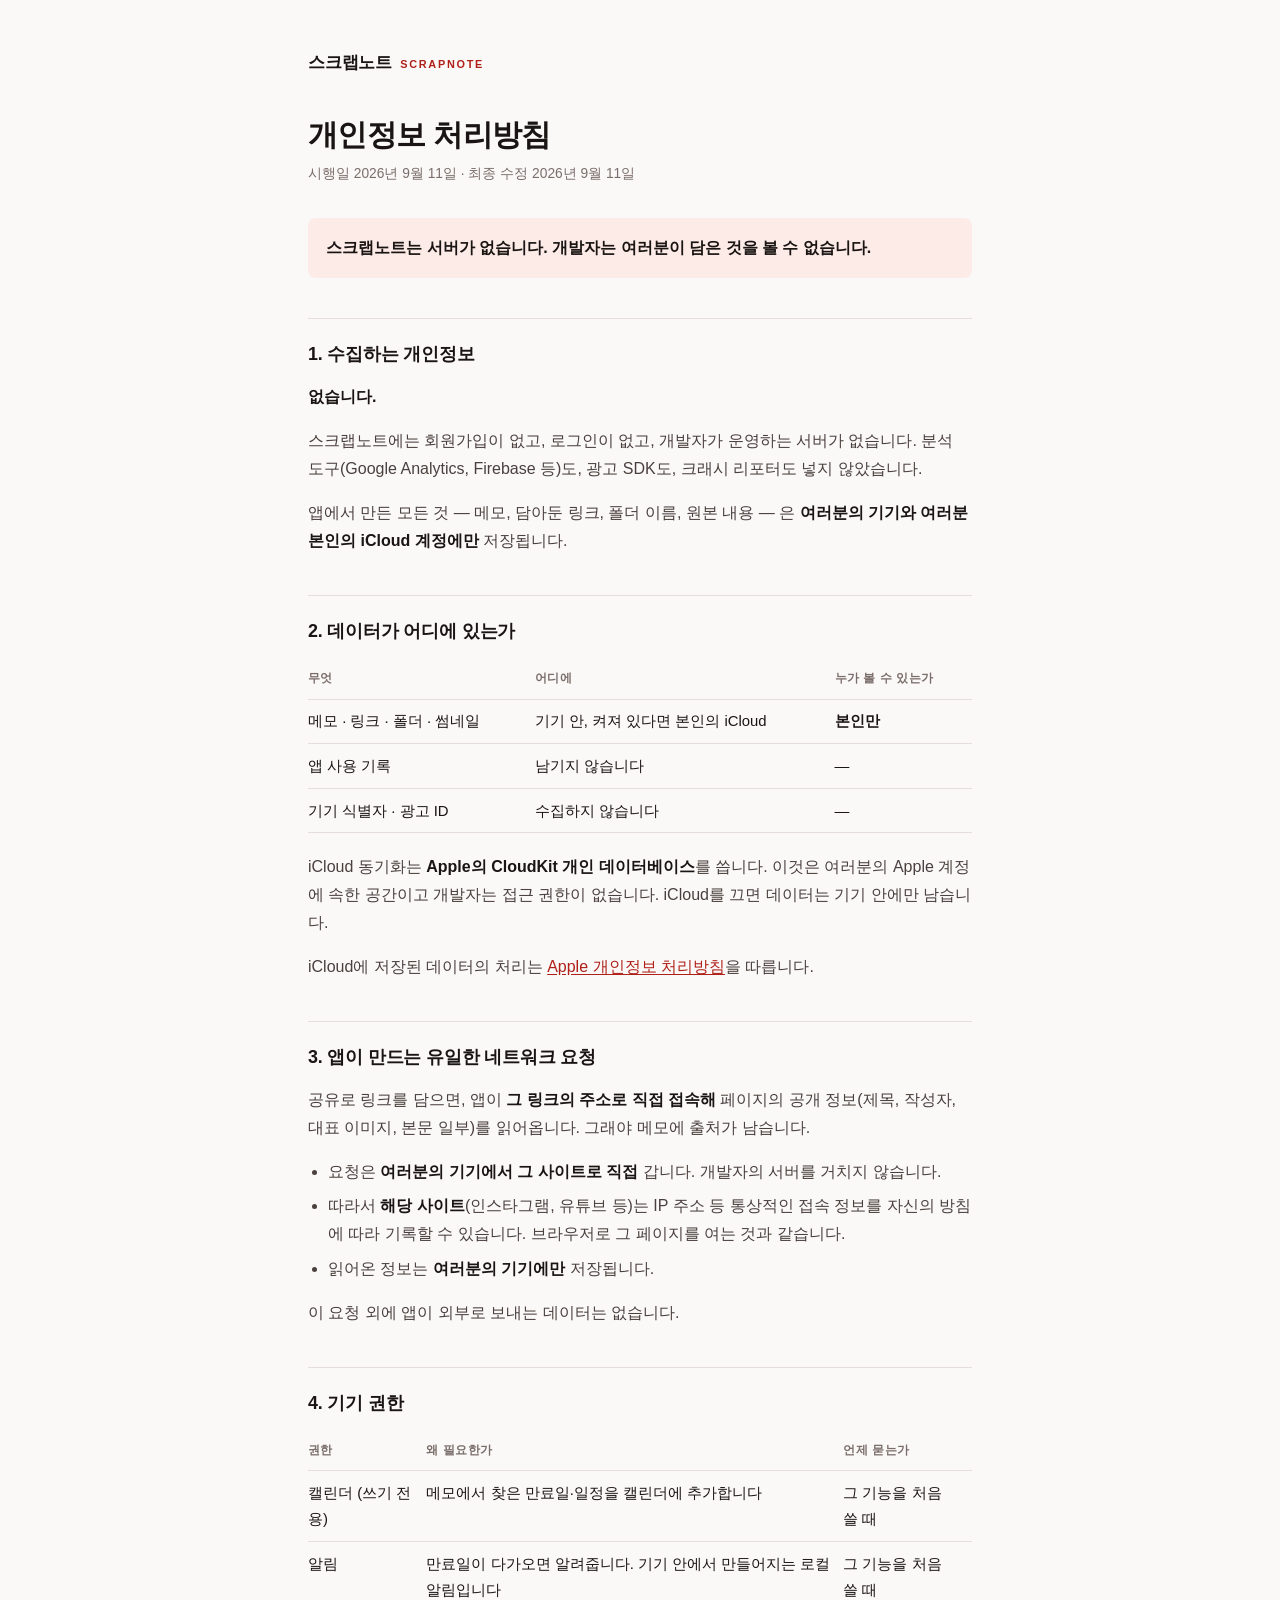
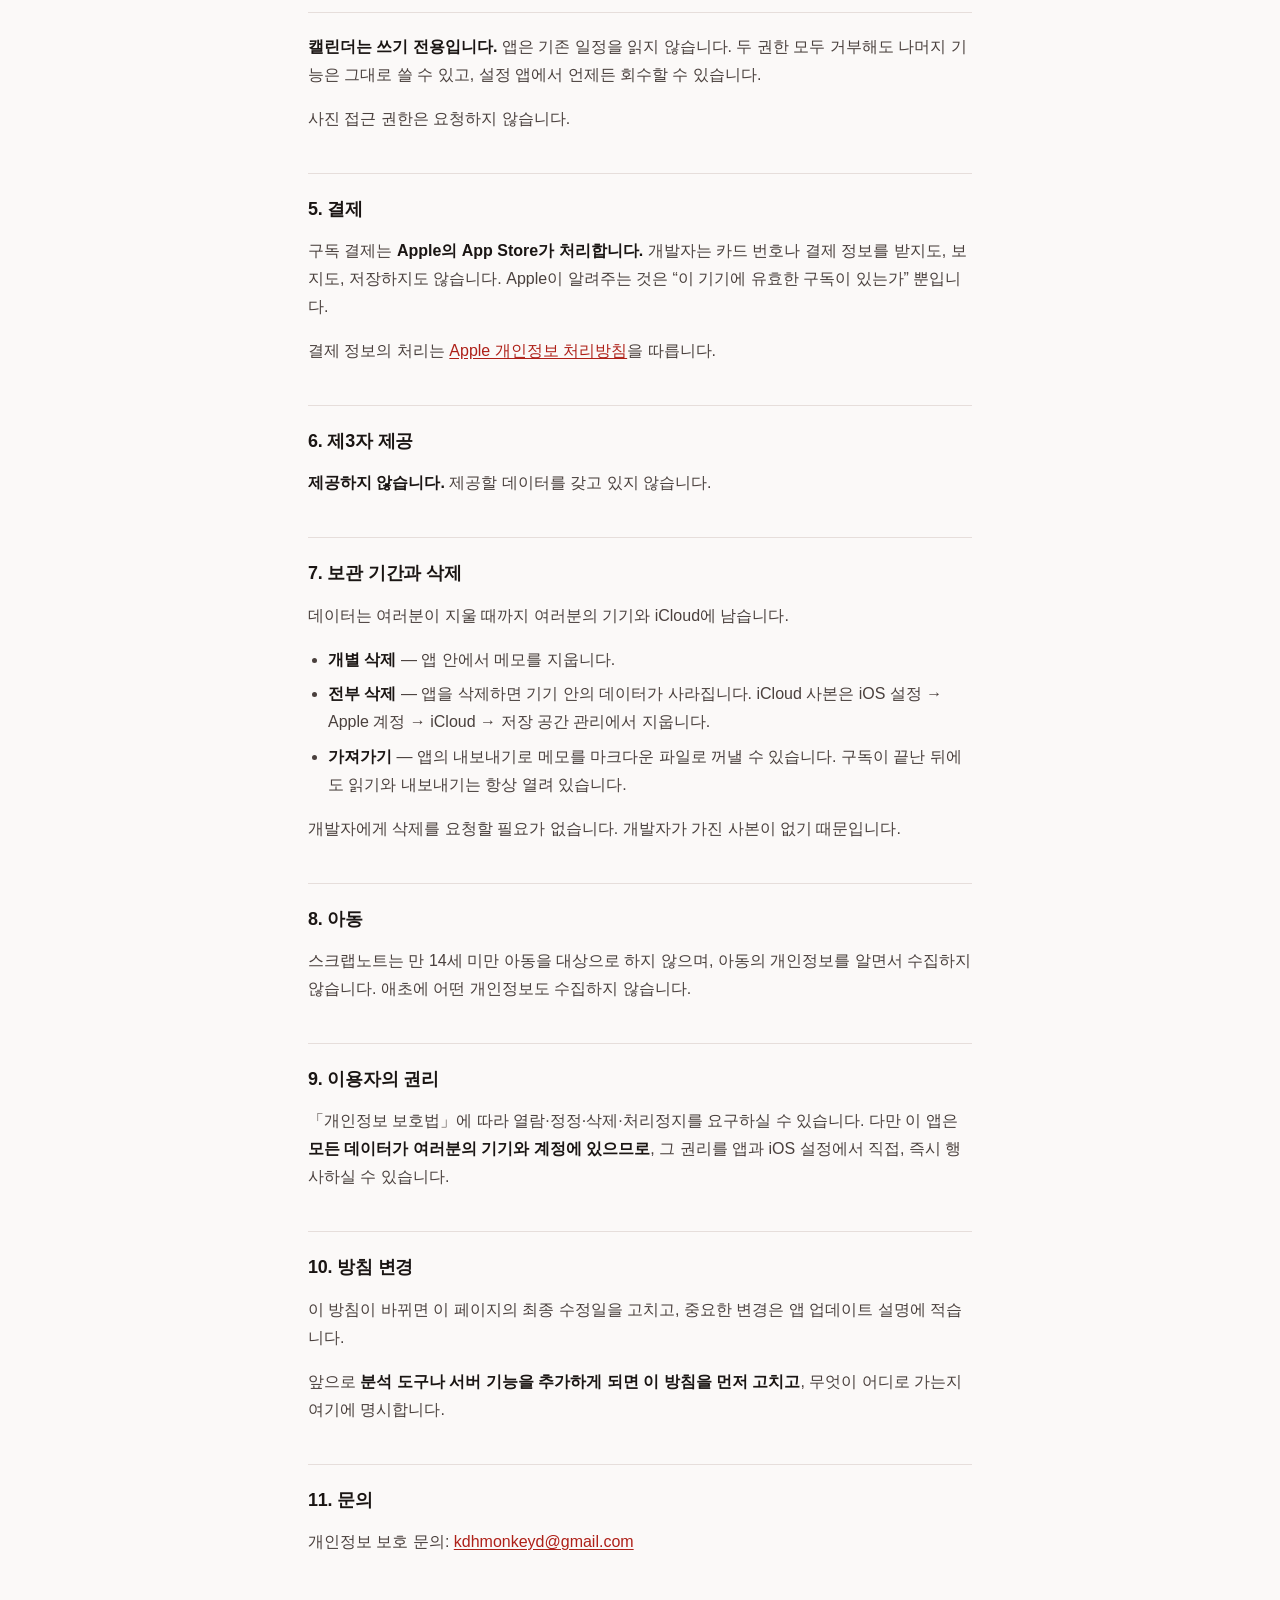
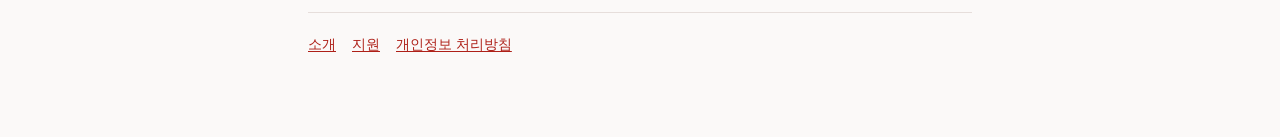
==== privacy.html @ 55215bb9 "스크랩노트 공개 페이지 — 소개·지원·개인정보 처리방침 App Store 등록에 개인정보 처리방침 URL과 지원 URL이 필수다. 앱 저장소는 비공개이고 무료 플랜은 비공개 저장소" ====
<!doctype html>
<html lang="ko">
<head>
<meta charset="utf-8">
<meta name="viewport" content="width=device-width, initial-scale=1">
<title>개인정보 처리방침 — 스크랩노트</title>
<meta name="description" content="스크랩노트는 서버가 없고 개인정보를 수집하지 않습니다.">
<link rel="stylesheet" href="_style.css">
</head>
<body>
<div class="wrap">
<header class="brand">
  <a href="./"><span class="ko">스크랩노트</span><span class="en">ScrapNote</span></a>
</header>

<h1>개인정보 처리방침</h1>
<p class="meta">시행일 2026년 9월 11일 · 최종 수정 2026년 9월 11일</p>

<p class="lede">스크랩노트는 서버가 없습니다. 개발자는 여러분이 담은 것을 볼 수 없습니다.</p>

<h2>1. 수집하는 개인정보</h2>
<p><strong>없습니다.</strong></p>
<p>스크랩노트에는 회원가입이 없고, 로그인이 없고, 개발자가 운영하는 서버가 없습니다. 분석 도구(Google Analytics, Firebase 등)도, 광고 SDK도, 크래시 리포터도 넣지 않았습니다.</p>
<p>앱에서 만든 모든 것 — 메모, 담아둔 링크, 폴더 이름, 원본 내용 — 은 <strong>여러분의 기기와 여러분 본인의 iCloud 계정에만</strong> 저장됩니다.</p>

<h2>2. 데이터가 어디에 있는가</h2>
<div class="scroller"><table>
<thead><tr><th>무엇</th><th>어디에</th><th>누가 볼 수 있는가</th></tr></thead>
<tbody>
<tr><td>메모 · 링크 · 폴더 · 썸네일</td><td>기기 안, 켜져 있다면 본인의 iCloud</td><td><strong>본인만</strong></td></tr>
<tr><td>앱 사용 기록</td><td>남기지 않습니다</td><td>—</td></tr>
<tr><td>기기 식별자 · 광고 ID</td><td>수집하지 않습니다</td><td>—</td></tr>
</tbody>
</table></div>
<p>iCloud 동기화는 <strong>Apple의 CloudKit 개인 데이터베이스</strong>를 씁니다. 이것은 여러분의 Apple 계정에 속한 공간이고 개발자는 접근 권한이 없습니다. iCloud를 끄면 데이터는 기기 안에만 남습니다.</p>
<p>iCloud에 저장된 데이터의 처리는 <a href="https://www.apple.com/kr/legal/privacy/">Apple 개인정보 처리방침</a>을 따릅니다.</p>

<h2>3. 앱이 만드는 유일한 네트워크 요청</h2>
<p>공유로 링크를 담으면, 앱이 <strong>그 링크의 주소로 직접 접속해</strong> 페이지의 공개 정보(제목, 작성자, 대표 이미지, 본문 일부)를 읽어옵니다. 그래야 메모에 출처가 남습니다.</p>
<ul>
  <li>요청은 <strong>여러분의 기기에서 그 사이트로 직접</strong> 갑니다. 개발자의 서버를 거치지 않습니다.</li>
  <li>따라서 <strong>해당 사이트</strong>(인스타그램, 유튜브 등)는 IP 주소 등 통상적인 접속 정보를 자신의 방침에 따라 기록할 수 있습니다. 브라우저로 그 페이지를 여는 것과 같습니다.</li>
  <li>읽어온 정보는 <strong>여러분의 기기에만</strong> 저장됩니다.</li>
</ul>
<p>이 요청 외에 앱이 외부로 보내는 데이터는 없습니다.</p>

<h2>4. 기기 권한</h2>
<div class="scroller"><table>
<thead><tr><th>권한</th><th>왜 필요한가</th><th>언제 묻는가</th></tr></thead>
<tbody>
<tr><td>캘린더 (쓰기 전용)</td><td>메모에서 찾은 만료일·일정을 캘린더에 추가합니다</td><td>그 기능을 처음 쓸 때</td></tr>
<tr><td>알림</td><td>만료일이 다가오면 알려줍니다. 기기 안에서 만들어지는 로컬 알림입니다</td><td>그 기능을 처음 쓸 때</td></tr>
</tbody>
</table></div>
<p><strong>캘린더는 쓰기 전용입니다.</strong> 앱은 기존 일정을 읽지 않습니다. 두 권한 모두 거부해도 나머지 기능은 그대로 쓸 수 있고, 설정 앱에서 언제든 회수할 수 있습니다.</p>
<p>사진 접근 권한은 요청하지 않습니다.</p>

<h2>5. 결제</h2>
<p>구독 결제는 <strong>Apple의 App Store가 처리합니다.</strong> 개발자는 카드 번호나 결제 정보를 받지도, 보지도, 저장하지도 않습니다. Apple이 알려주는 것은 “이 기기에 유효한 구독이 있는가” 뿐입니다.</p>
<p>결제 정보의 처리는 <a href="https://www.apple.com/kr/legal/privacy/">Apple 개인정보 처리방침</a>을 따릅니다.</p>

<h2>6. 제3자 제공</h2>
<p><strong>제공하지 않습니다.</strong> 제공할 데이터를 갖고 있지 않습니다.</p>

<h2>7. 보관 기간과 삭제</h2>
<p>데이터는 여러분이 지울 때까지 여러분의 기기와 iCloud에 남습니다.</p>
<ul>
  <li><strong>개별 삭제</strong> — 앱 안에서 메모를 지웁니다.</li>
  <li><strong>전부 삭제</strong> — 앱을 삭제하면 기기 안의 데이터가 사라집니다. iCloud 사본은 iOS 설정 → Apple 계정 → iCloud → 저장 공간 관리에서 지웁니다.</li>
  <li><strong>가져가기</strong> — 앱의 내보내기로 메모를 마크다운 파일로 꺼낼 수 있습니다. 구독이 끝난 뒤에도 읽기와 내보내기는 항상 열려 있습니다.</li>
</ul>
<p>개발자에게 삭제를 요청할 필요가 없습니다. 개발자가 가진 사본이 없기 때문입니다.</p>

<h2>8. 아동</h2>
<p>스크랩노트는 만 14세 미만 아동을 대상으로 하지 않으며, 아동의 개인정보를 알면서 수집하지 않습니다. 애초에 어떤 개인정보도 수집하지 않습니다.</p>

<h2>9. 이용자의 권리</h2>
<p>「개인정보 보호법」에 따라 열람·정정·삭제·처리정지를 요구하실 수 있습니다. 다만 이 앱은 <strong>모든 데이터가 여러분의 기기와 계정에 있으므로</strong>, 그 권리를 앱과 iOS 설정에서 직접, 즉시 행사하실 수 있습니다.</p>

<h2>10. 방침 변경</h2>
<p>이 방침이 바뀌면 이 페이지의 최종 수정일을 고치고, 중요한 변경은 앱 업데이트 설명에 적습니다.</p>
<p>앞으로 <strong>분석 도구나 서버 기능을 추가하게 되면 이 방침을 먼저 고치고</strong>, 무엇이 어디로 가는지 여기에 명시합니다.</p>

<h2>11. 문의</h2>
<p>개인정보 보호 문의: <a href="mailto:kdhmonkeyd@gmail.com">kdhmonkeyd@gmail.com</a></p>

<footer>
  <a href="./">소개</a><a href="support.html">지원</a><a href="privacy.html">개인정보 처리방침</a>
</footer>
</div>
</body>
</html>
---- _style.css ----
/* 앱과 같은 토큰 (DesignTokens.swift) */
:root {
  --brand: #DE2E24; --brand-ink: #AE2018; --brand-soft: #FDEBE8;
  --ground: #FBF9F8; --surface: #FFFFFF; --sunk: #F4EFED;
  --ink: #1A1513; --ink2: #4A403D; --ink3: #7A6E6A;
  --hairline: #E6DEDB;
}
@media (prefers-color-scheme: dark) {
  :root {
    --brand: #FF6A5C; --brand-ink: #FF9084; --brand-soft: #35201D;
    --ground: #16110F; --surface: #1E1815; --sunk: #241D1A;
    --ink: #F3EDEB; --ink2: #C4B8B4; --ink3: #93857F;
    --hairline: #362C29;
  }
}
* { box-sizing: border-box; }
html { -webkit-text-size-adjust: 100%; }
body {
  margin: 0; background: var(--ground); color: var(--ink);
  font: 16px/1.75 "Apple SD Gothic Neo", "Pretendard", -apple-system,
        BlinkMacSystemFont, "Segoe UI", "Malgun Gothic", sans-serif;
  -webkit-font-smoothing: antialiased;
}
.wrap { max-width: 44rem; margin: 0 auto; padding: 3rem 1.25rem 5rem; }
header.brand { display: flex; align-items: center; gap: .6rem; margin-bottom: 2.5rem; }
header.brand a { display: flex; align-items: baseline; gap: .5rem; text-decoration: none; }
header.brand .ko { font-size: 1.05rem; font-weight: 800; color: var(--ink); letter-spacing: -.01em; }
header.brand .en {
  font-size: .68rem; font-weight: 700; letter-spacing: .16em;
  text-transform: uppercase; color: var(--brand-ink);
}
h1 { font-size: 1.85rem; font-weight: 800; line-height: 1.25; letter-spacing: -.02em; margin: 0 0 .5rem; }
h2 {
  font-size: 1.12rem; font-weight: 700; margin: 2.5rem 0 .75rem;
  padding-top: 1.25rem; border-top: 1px solid var(--hairline); letter-spacing: -.01em;
}
h3 { font-size: 1rem; font-weight: 700; margin: 1.75rem 0 .4rem; }
p, li { color: var(--ink2); }
p { margin: 0 0 1rem; }
strong, b { color: var(--ink); font-weight: 700; }
.meta { color: var(--ink3); font-size: .86rem; margin-bottom: 2rem; }
.lede {
  background: var(--brand-soft); color: var(--ink);
  padding: 1rem 1.15rem; border-radius: 8px; margin: 0 0 2rem; font-weight: 600;
}
ul, ol { padding-left: 1.25rem; margin: 0 0 1rem; }
li { margin-bottom: .4rem; }
.scroller { overflow-x: auto; margin: 0 0 1.25rem; }
table { border-collapse: collapse; width: 100%; font-size: .93rem; min-width: 26rem; }
th, td { text-align: left; padding: .55rem .8rem .55rem 0; border-bottom: 1px solid var(--hairline); vertical-align: top; }
th { font-size: .78rem; font-weight: 700; color: var(--ink3); letter-spacing: .04em; }
code {
  font-family: ui-monospace, SFMono-Regular, Menlo, monospace;
  font-size: .88em; background: var(--sunk); padding: .1em .35em; border-radius: 3px;
  overflow-wrap: anywhere;
}
a { color: var(--brand-ink); text-underline-offset: 2px; }
a:focus-visible { outline: 2px solid var(--brand); outline-offset: 2px; }
footer {
  margin-top: 3.5rem; padding-top: 1.25rem; border-top: 1px solid var(--hairline);
  font-size: .86rem; color: var(--ink3);
}
footer a { margin-right: 1rem; }
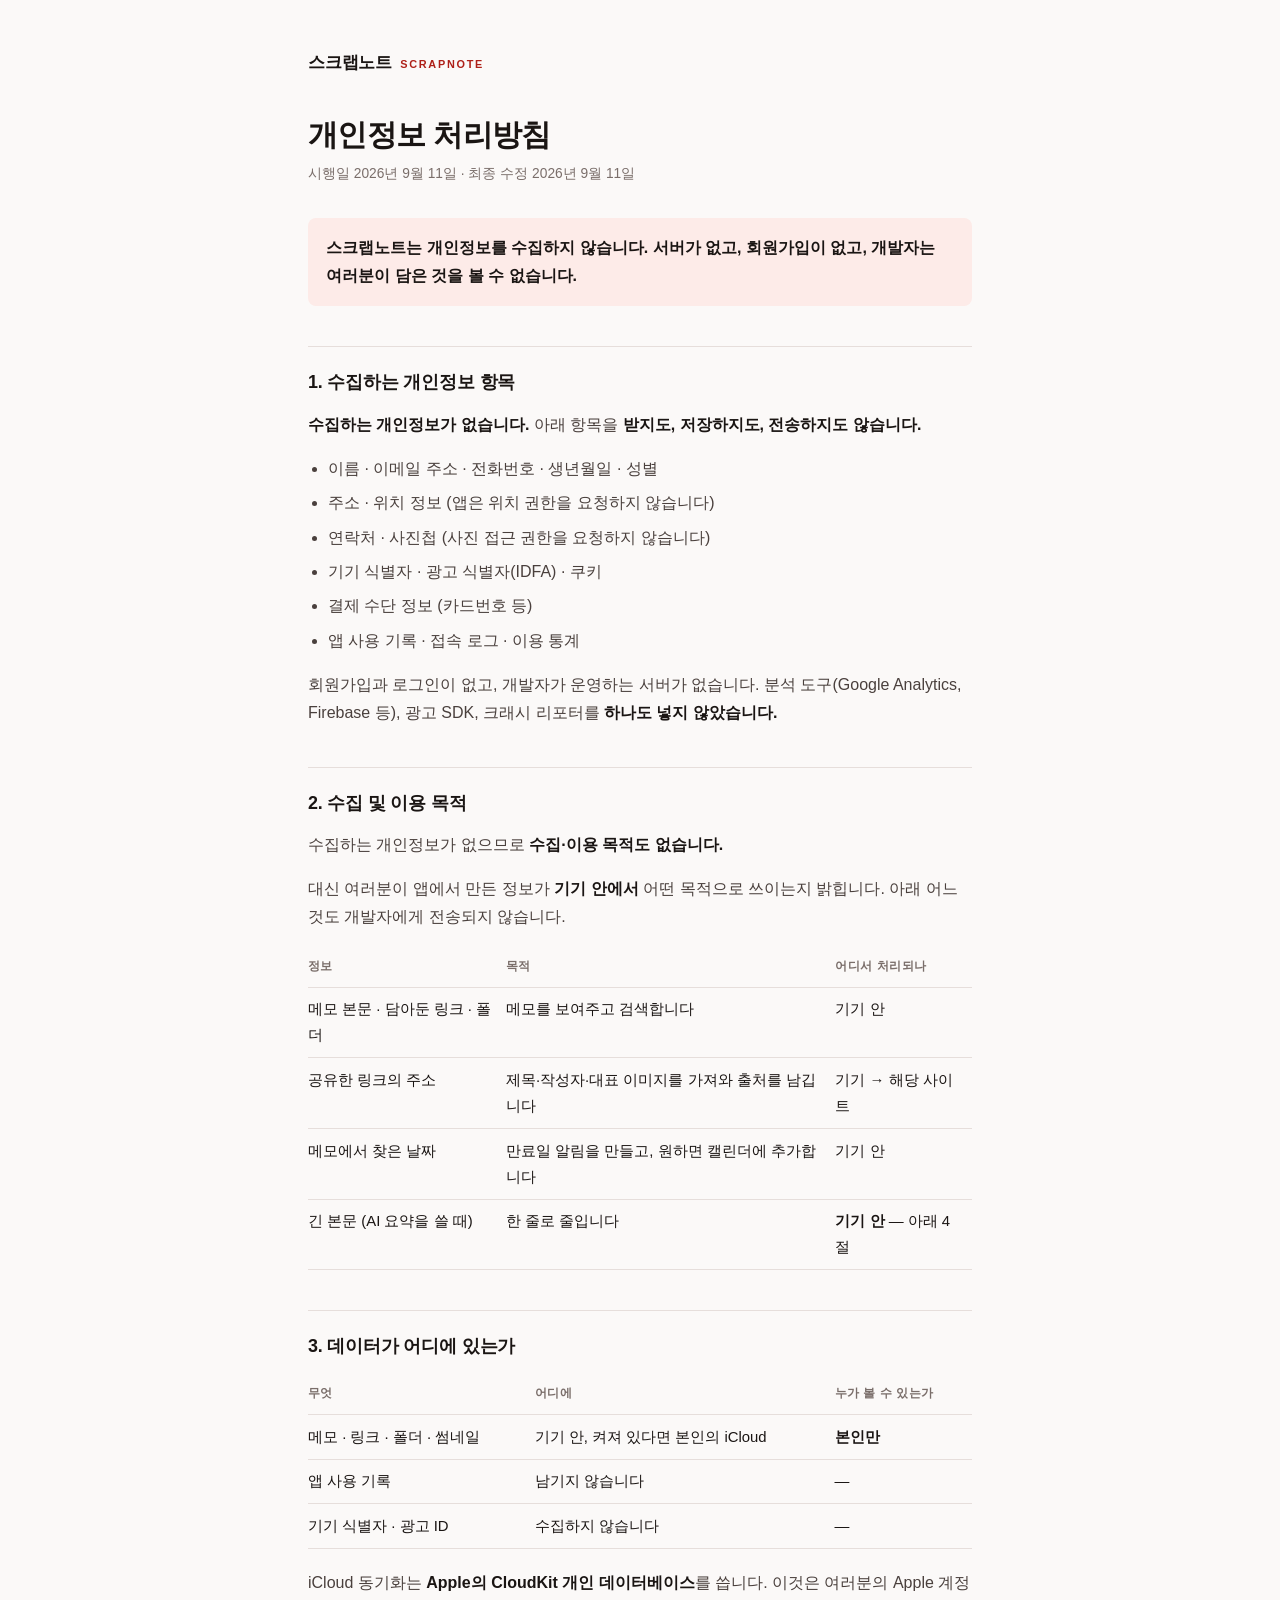
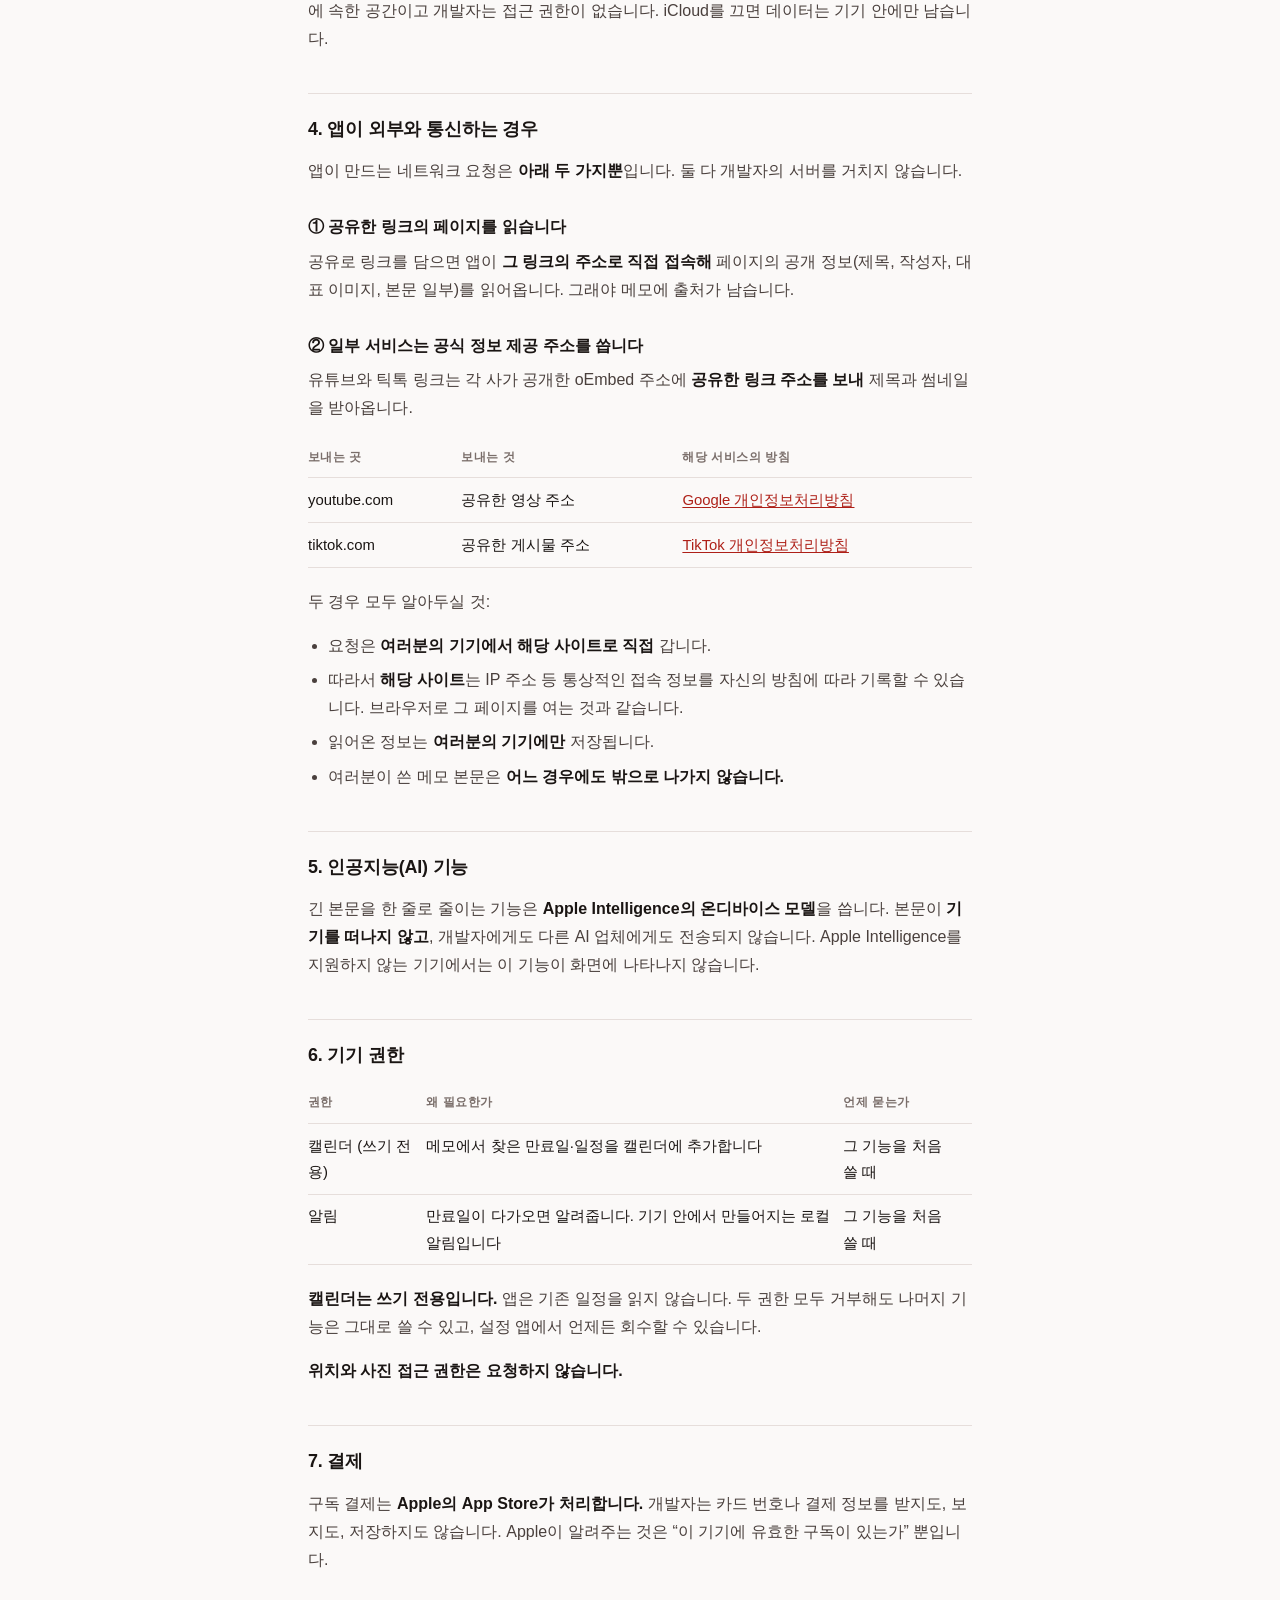
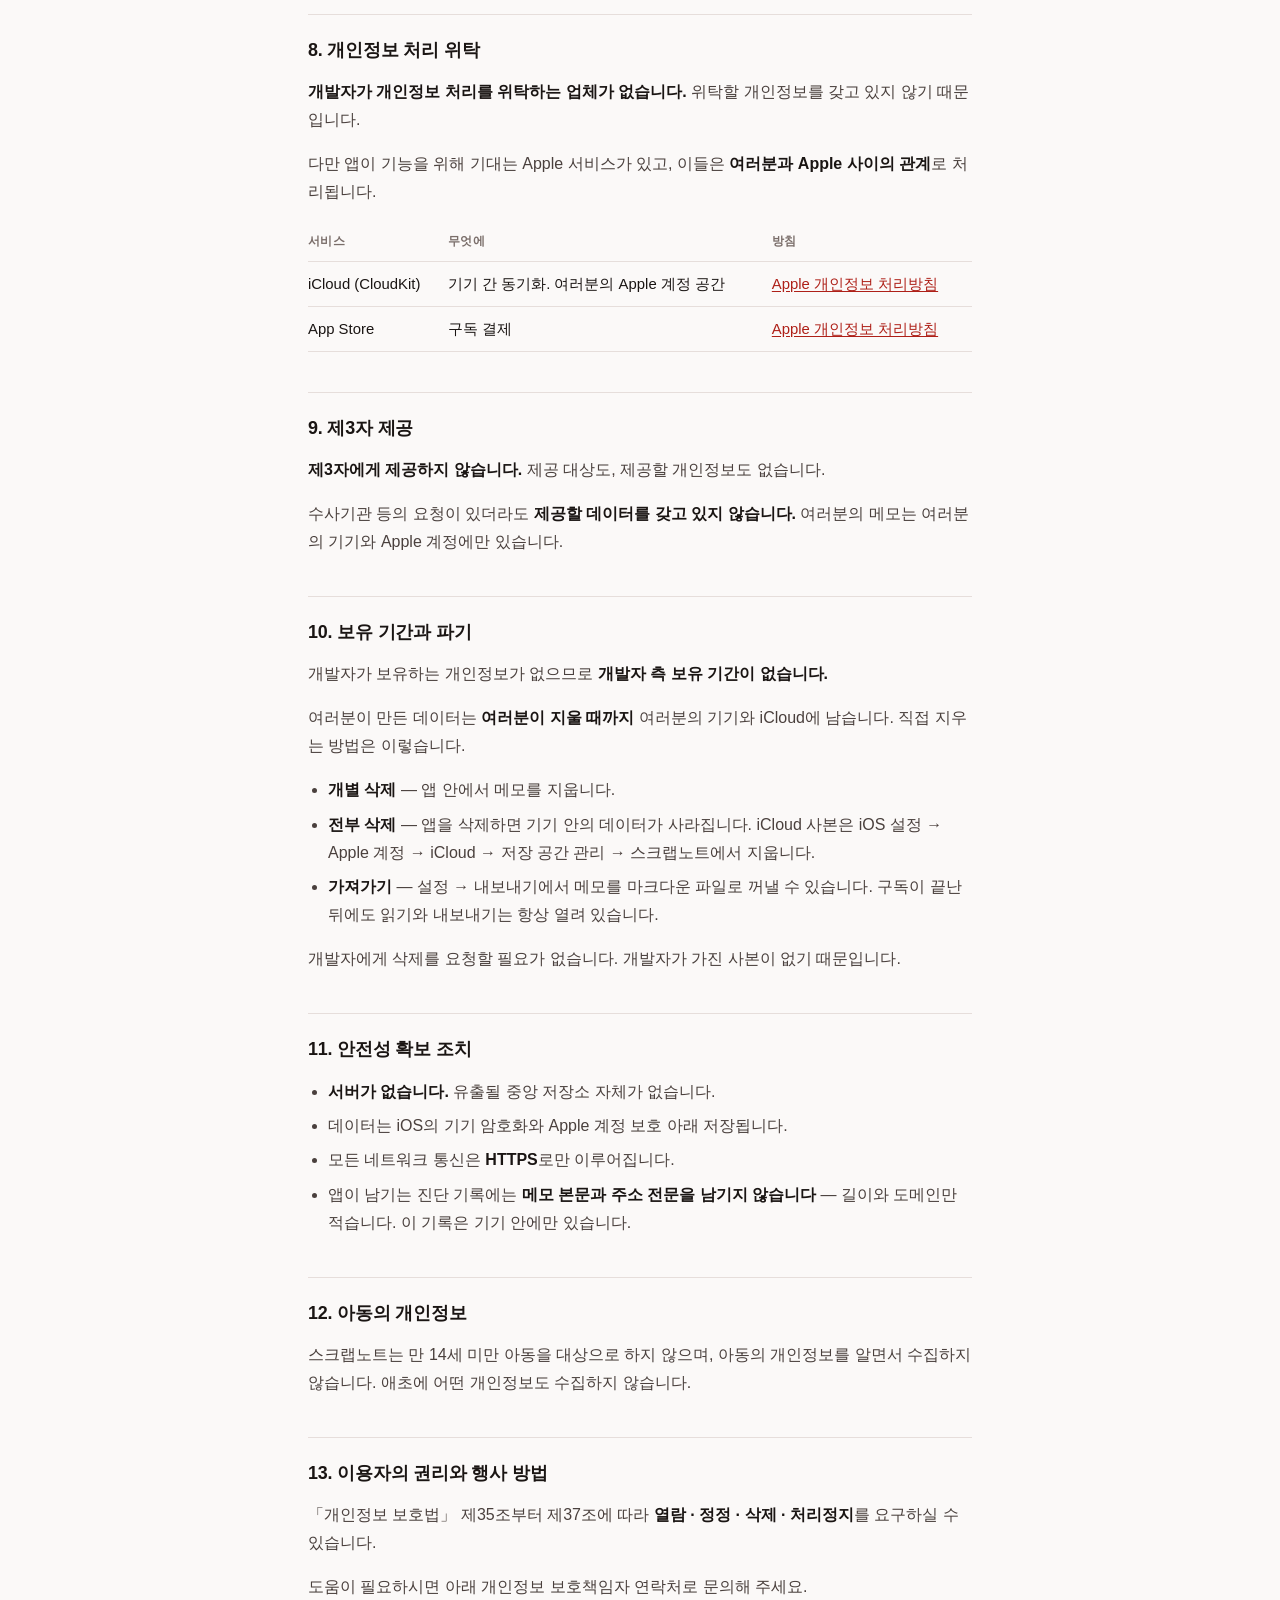
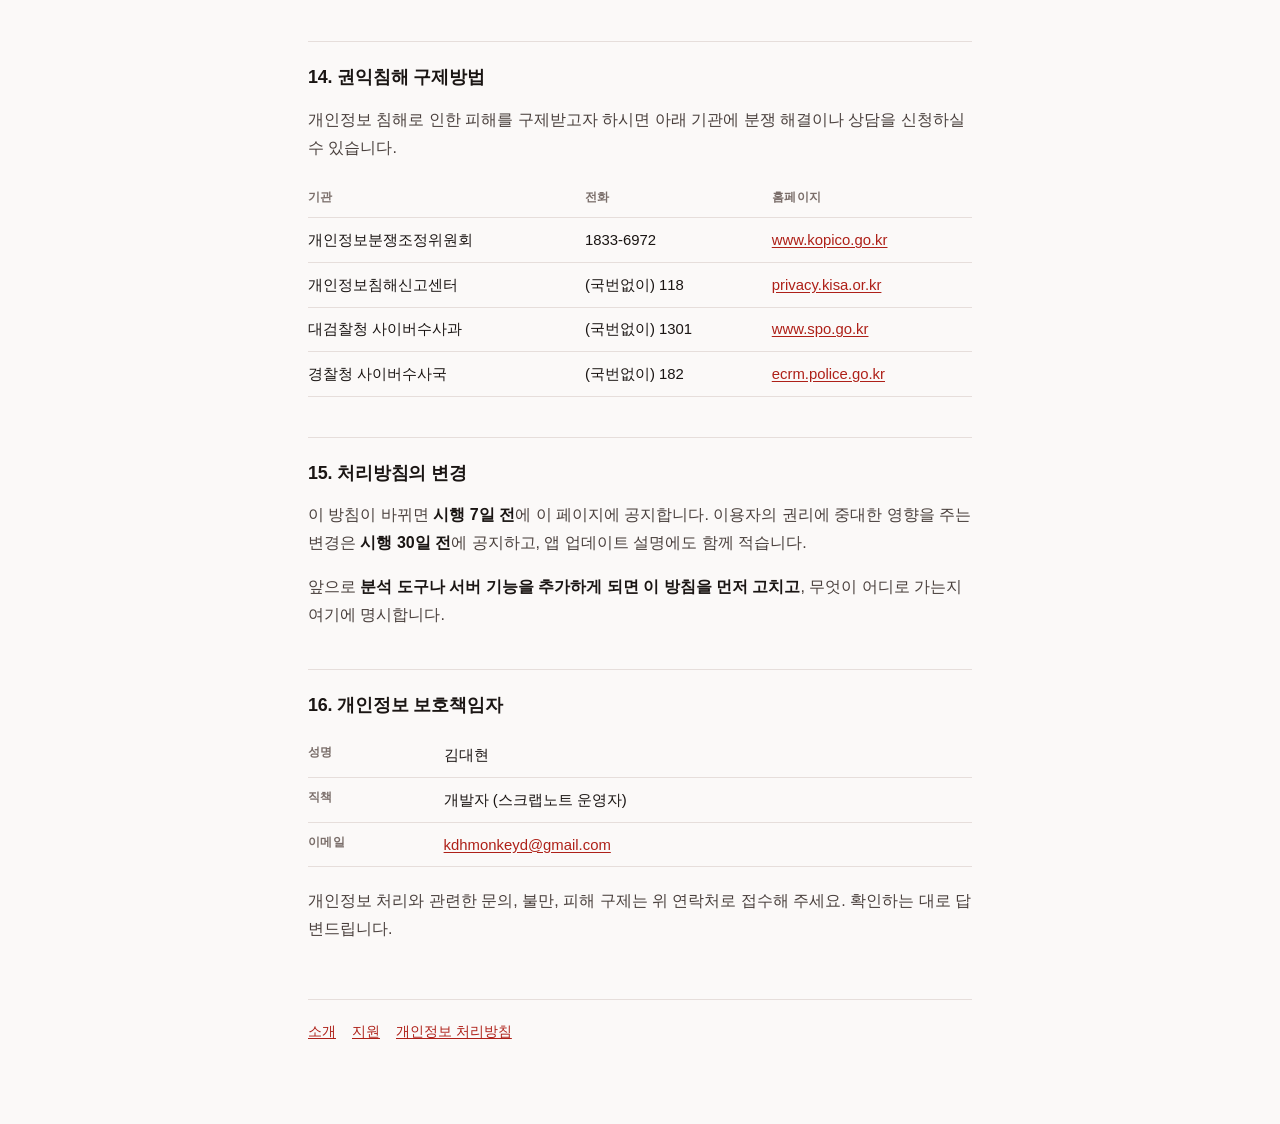
==== commit 3e49d71f: "개인정보 처리방침을 16절로 다시 쓴다 — PIPA 필수 항목 6개 보완 빠져 있던 것: 수집 항목 나열, 이용 목적, 처리 위탁, 개인정보 보호책임자 성명·직책, 권익침해 구제방" ====
--- a/privacy.html
+++ b/privacy.html
@@ -16,14 +16,33 @@
 <h1>개인정보 처리방침</h1>
 <p class="meta">시행일 2026년 9월 11일 · 최종 수정 2026년 9월 11일</p>
 
-<p class="lede">스크랩노트는 서버가 없습니다. 개발자는 여러분이 담은 것을 볼 수 없습니다.</p>
+<p class="lede">스크랩노트는 개인정보를 수집하지 않습니다. 서버가 없고, 회원가입이 없고, 개발자는 여러분이 담은 것을 볼 수 없습니다.</p>
+<h2>1. 수집하는 개인정보 항목</h2>
+<p><strong>수집하는 개인정보가 없습니다.</strong> 아래 항목을 <strong>받지도, 저장하지도, 전송하지도 않습니다.</strong></p>
+<ul>
+  <li>이름 · 이메일 주소 · 전화번호 · 생년월일 · 성별</li>
+  <li>주소 · 위치 정보 (앱은 위치 권한을 요청하지 않습니다)</li>
+  <li>연락처 · 사진첩 (사진 접근 권한을 요청하지 않습니다)</li>
+  <li>기기 식별자 · 광고 식별자(IDFA) · 쿠키</li>
+  <li>결제 수단 정보 (카드번호 등)</li>
+  <li>앱 사용 기록 · 접속 로그 · 이용 통계</li>
+</ul>
+<p>회원가입과 로그인이 없고, 개발자가 운영하는 서버가 없습니다. 분석 도구(Google Analytics, Firebase 등), 광고 SDK, 크래시 리포터를 <strong>하나도 넣지 않았습니다.</strong></p>
 
-<h2>1. 수집하는 개인정보</h2>
-<p><strong>없습니다.</strong></p>
-<p>스크랩노트에는 회원가입이 없고, 로그인이 없고, 개발자가 운영하는 서버가 없습니다. 분석 도구(Google Analytics, Firebase 등)도, 광고 SDK도, 크래시 리포터도 넣지 않았습니다.</p>
-<p>앱에서 만든 모든 것 — 메모, 담아둔 링크, 폴더 이름, 원본 내용 — 은 <strong>여러분의 기기와 여러분 본인의 iCloud 계정에만</strong> 저장됩니다.</p>
+<h2>2. 수집 및 이용 목적</h2>
+<p>수집하는 개인정보가 없으므로 <strong>수집·이용 목적도 없습니다.</strong></p>
+<p>대신 여러분이 앱에서 만든 정보가 <strong>기기 안에서</strong> 어떤 목적으로 쓰이는지 밝힙니다. 아래 어느 것도 개발자에게 전송되지 않습니다.</p>
+<div class="scroller"><table>
+<thead><tr><th>정보</th><th>목적</th><th>어디서 처리되나</th></tr></thead>
+<tbody>
+<tr><td>메모 본문 · 담아둔 링크 · 폴더</td><td>메모를 보여주고 검색합니다</td><td>기기 안</td></tr>
+<tr><td>공유한 링크의 주소</td><td>제목·작성자·대표 이미지를 가져와 출처를 남깁니다</td><td>기기 → 해당 사이트</td></tr>
+<tr><td>메모에서 찾은 날짜</td><td>만료일 알림을 만들고, 원하면 캘린더에 추가합니다</td><td>기기 안</td></tr>
+<tr><td>긴 본문 (AI 요약을 쓸 때)</td><td>한 줄로 줄입니다</td><td><strong>기기 안</strong> — 아래 4절</td></tr>
+</tbody>
+</table></div>
 
-<h2>2. 데이터가 어디에 있는가</h2>
+<h2>3. 데이터가 어디에 있는가</h2>
 <div class="scroller"><table>
 <thead><tr><th>무엇</th><th>어디에</th><th>누가 볼 수 있는가</th></tr></thead>
 <tbody>
@@ -33,18 +52,35 @@
 </tbody>
 </table></div>
 <p>iCloud 동기화는 <strong>Apple의 CloudKit 개인 데이터베이스</strong>를 씁니다. 이것은 여러분의 Apple 계정에 속한 공간이고 개발자는 접근 권한이 없습니다. iCloud를 끄면 데이터는 기기 안에만 남습니다.</p>
-<p>iCloud에 저장된 데이터의 처리는 <a href="https://www.apple.com/kr/legal/privacy/">Apple 개인정보 처리방침</a>을 따릅니다.</p>
 
-<h2>3. 앱이 만드는 유일한 네트워크 요청</h2>
-<p>공유로 링크를 담으면, 앱이 <strong>그 링크의 주소로 직접 접속해</strong> 페이지의 공개 정보(제목, 작성자, 대표 이미지, 본문 일부)를 읽어옵니다. 그래야 메모에 출처가 남습니다.</p>
+<h2>4. 앱이 외부와 통신하는 경우</h2>
+<p>앱이 만드는 네트워크 요청은 <strong>아래 두 가지뿐</strong>입니다. 둘 다 개발자의 서버를 거치지 않습니다.</p>
+
+<h3>① 공유한 링크의 페이지를 읽습니다</h3>
+<p>공유로 링크를 담으면 앱이 <strong>그 링크의 주소로 직접 접속해</strong> 페이지의 공개 정보(제목, 작성자, 대표 이미지, 본문 일부)를 읽어옵니다. 그래야 메모에 출처가 남습니다.</p>
+
+<h3>② 일부 서비스는 공식 정보 제공 주소를 씁니다</h3>
+<p>유튜브와 틱톡 링크는 각 사가 공개한 oEmbed 주소에 <strong>공유한 링크 주소를 보내</strong> 제목과 썸네일을 받아옵니다.</p>
+<div class="scroller"><table>
+<thead><tr><th>보내는 곳</th><th>보내는 것</th><th>해당 서비스의 방침</th></tr></thead>
+<tbody>
+<tr><td>youtube.com</td><td>공유한 영상 주소</td><td><a href="https://policies.google.com/privacy">Google 개인정보처리방침</a></td></tr>
+<tr><td>tiktok.com</td><td>공유한 게시물 주소</td><td><a href="https://www.tiktok.com/legal/privacy-policy">TikTok 개인정보처리방침</a></td></tr>
+</tbody>
+</table></div>
+
+<p>두 경우 모두 알아두실 것:</p>
 <ul>
-  <li>요청은 <strong>여러분의 기기에서 그 사이트로 직접</strong> 갑니다. 개발자의 서버를 거치지 않습니다.</li>
-  <li>따라서 <strong>해당 사이트</strong>(인스타그램, 유튜브 등)는 IP 주소 등 통상적인 접속 정보를 자신의 방침에 따라 기록할 수 있습니다. 브라우저로 그 페이지를 여는 것과 같습니다.</li>
+  <li>요청은 <strong>여러분의 기기에서 해당 사이트로 직접</strong> 갑니다.</li>
+  <li>따라서 <strong>해당 사이트</strong>는 IP 주소 등 통상적인 접속 정보를 자신의 방침에 따라 기록할 수 있습니다. 브라우저로 그 페이지를 여는 것과 같습니다.</li>
   <li>읽어온 정보는 <strong>여러분의 기기에만</strong> 저장됩니다.</li>
+  <li>여러분이 쓴 메모 본문은 <strong>어느 경우에도 밖으로 나가지 않습니다.</strong></li>
 </ul>
-<p>이 요청 외에 앱이 외부로 보내는 데이터는 없습니다.</p>
 
-<h2>4. 기기 권한</h2>
+<h2>5. 인공지능(AI) 기능</h2>
+<p>긴 본문을 한 줄로 줄이는 기능은 <strong>Apple Intelligence의 온디바이스 모델</strong>을 씁니다. 본문이 <strong>기기를 떠나지 않고</strong>, 개발자에게도 다른 AI 업체에게도 전송되지 않습니다. Apple Intelligence를 지원하지 않는 기기에서는 이 기능이 화면에 나타나지 않습니다.</p>
+
+<h2>6. 기기 권한</h2>
 <div class="scroller"><table>
 <thead><tr><th>권한</th><th>왜 필요한가</th><th>언제 묻는가</th></tr></thead>
 <tbody>
@@ -53,37 +89,62 @@
 </tbody>
 </table></div>
 <p><strong>캘린더는 쓰기 전용입니다.</strong> 앱은 기존 일정을 읽지 않습니다. 두 권한 모두 거부해도 나머지 기능은 그대로 쓸 수 있고, 설정 앱에서 언제든 회수할 수 있습니다.</p>
-<p>사진 접근 권한은 요청하지 않습니다.</p>
+<p><strong>위치와 사진 접근 권한은 요청하지 않습니다.</strong></p>
 
-<h2>5. 결제</h2>
+<h2>7. 결제</h2>
 <p>구독 결제는 <strong>Apple의 App Store가 처리합니다.</strong> 개발자는 카드 번호나 결제 정보를 받지도, 보지도, 저장하지도 않습니다. Apple이 알려주는 것은 “이 기기에 유효한 구독이 있는가” 뿐입니다.</p>
-<p>결제 정보의 처리는 <a href="https://www.apple.com/kr/legal/privacy/">Apple 개인정보 처리방침</a>을 따릅니다.</p>
 
-<h2>6. 제3자 제공</h2>
-<p><strong>제공하지 않습니다.</strong> 제공할 데이터를 갖고 있지 않습니다.</p>
+<h2>8. 개인정보 처리 위탁</h2>
+<p><strong>개발자가 개인정보 처리를 위탁하는 업체가 없습니다.</strong> 위탁할 개인정보를 갖고 있지 않기 때문입니다.</p>
+<p>다만 앱이 기능을 위해 기대는 Apple 서비스가 있고, 이들은 <strong>여러분과 Apple 사이의 관계</strong>로 처리됩니다.</p>
+<div class="scroller"><table>
+<thead><tr><th>서비스</th><th>무엇에</th><th>방침</th></tr></thead>
+<tbody>
+<tr><td>iCloud (CloudKit)</td><td>기기 간 동기화. 여러분의 Apple 계정 공간</td><td><a href="https://www.apple.com/kr/legal/privacy/">Apple 개인정보 처리방침</a></td></tr>
+<tr><td>App Store</td><td>구독 결제</td><td><a href="https://www.apple.com/kr/legal/privacy/">Apple 개인정보 처리방침</a></td></tr>
+</tbody>
+</table></div>
 
-<h2>7. 보관 기간과 삭제</h2>
-<p>데이터는 여러분이 지울 때까지 여러분의 기기와 iCloud에 남습니다.</p>
+<h2>9. 제3자 제공</h2>
+<p><strong>제3자에게 제공하지 않습니다.</strong> 제공 대상도, 제공할 개인정보도 없습니다.</p>
+<p>수사기관 등의 요청이 있더라도 <strong>제공할 데이터를 갖고 있지 않습니다.</strong> 여러분의 메모는 여러분의 기기와 Apple 계정에만 있습니다.</p>
+
+<h2>10. 보유 기간과 파기</h2>
+<p>개발자가 보유하는 개인정보가 없으므로 <strong>개발자 측 보유 기간이 없습니다.</strong></p>
+<p>여러분이 만든 데이터는 <strong>여러분이 지울 때까지</strong> 여러분의 기기와 iCloud에 남습니다. 직접 지우는 방법은 이렇습니다.</p>
 <ul>
   <li><strong>개별 삭제</strong> — 앱 안에서 메모를 지웁니다.</li>
-  <li><strong>전부 삭제</strong> — 앱을 삭제하면 기기 안의 데이터가 사라집니다. iCloud 사본은 iOS 설정 → Apple 계정 → iCloud → 저장 공간 관리에서 지웁니다.</li>
-  <li><strong>가져가기</strong> — 앱의 내보내기로 메모를 마크다운 파일로 꺼낼 수 있습니다. 구독이 끝난 뒤에도 읽기와 내보내기는 항상 열려 있습니다.</li>
+  <li><strong>전부 삭제</strong> — 앱을 삭제하면 기기 안의 데이터가 사라집니다. iCloud 사본은 iOS 설정 → Apple 계정 → iCloud → 저장 공간 관리 → 스크랩노트에서 지웁니다.</li>
+  <li><strong>가져가기</strong> — 설정 → 내보내기에서 메모를 마크다운 파일로 꺼낼 수 있습니다. 구독이 끝난 뒤에도 읽기와 내보내기는 항상 열려 있습니다.</li>
 </ul>
 <p>개발자에게 삭제를 요청할 필요가 없습니다. 개발자가 가진 사본이 없기 때문입니다.</p>
 
-<h2>8. 아동</h2>
+<h2>11. 안전성 확보 조치</h2>
+<ul>
+  <li><strong>서버가 없습니다.</strong> 유출될 중앙 저장소 자체가 없습니다.</li>
+  <li>데이터는 iOS의 기기 암호화와 Apple 계정 보호 아래 저장됩니다.</li>
+  <li>모든 네트워크 통신은 <strong>HTTPS</strong>로만 이루어집니다.</li>
+  <li>앱이 남기는 진단 기록에는 <strong>메모 본문과 주소 전문을 남기지 않습니다</strong> — 길이와 도메인만 적습니다. 이 기록은 기기 안에만 있습니다.</li>
+</ul>
+
+<h2>12. 아동의 개인정보</h2>
 <p>스크랩노트는 만 14세 미만 아동을 대상으로 하지 않으며, 아동의 개인정보를 알면서 수집하지 않습니다. 애초에 어떤 개인정보도 수집하지 않습니다.</p>
 
-<h2>9. 이용자의 권리</h2>
-<p>「개인정보 보호법」에 따라 열람·정정·삭제·처리정지를 요구하실 수 있습니다. 다만 이 앱은 <strong>모든 데이터가 여러분의 기기와 계정에 있으므로</strong>, 그 권리를 앱과 iOS 설정에서 직접, 즉시 행사하실 수 있습니다.</p>
+<h2>13. 이용자의 권리와 행사 방법</h2>
+<p>「개인정보 보호법」 제35조부터 제37조에 따라 <strong>열람 · 정정 · 삭제 · 처리정지</strong>를 요구하실 수 있습니다.</p>
+<p>도움이 필요하시면 아래 개인정보 보호책임자 연락처로 문의해 주세요.</p>
 
-<h2>10. 방침 변경</h2>
-<p>이 방침이 바뀌면 이 페이지의 최종 수정일을 고치고, 중요한 변경은 앱 업데이트 설명에 적습니다.</p>
+<h2>14. 권익침해 구제방법</h2>
+<p>개인정보 침해로 인한 피해를 구제받고자 하시면 아래 기관에 분쟁 해결이나 상담을 신청하실 수 있습니다.</p>
+<div class="scroller"><table><thead><tr><th>기관</th><th>전화</th><th>홈페이지</th></tr></thead><tbody><tr><td>개인정보분쟁조정위원회</td><td>1833-6972</td><td><a href="https://www.kopico.go.kr">www.kopico.go.kr</a></td></tr><tr><td>개인정보침해신고센터</td><td>(국번없이) 118</td><td><a href="https://privacy.kisa.or.kr">privacy.kisa.or.kr</a></td></tr><tr><td>대검찰청 사이버수사과</td><td>(국번없이) 1301</td><td><a href="https://www.spo.go.kr">www.spo.go.kr</a></td></tr><tr><td>경찰청 사이버수사국</td><td>(국번없이) 182</td><td><a href="https://ecrm.police.go.kr">ecrm.police.go.kr</a></td></tr></tbody></table></div>
+
+<h2>15. 처리방침의 변경</h2>
+<p>이 방침이 바뀌면 <strong>시행 7일 전</strong>에 이 페이지에 공지합니다. 이용자의 권리에 중대한 영향을 주는 변경은 <strong>시행 30일 전</strong>에 공지하고, 앱 업데이트 설명에도 함께 적습니다.</p>
 <p>앞으로 <strong>분석 도구나 서버 기능을 추가하게 되면 이 방침을 먼저 고치고</strong>, 무엇이 어디로 가는지 여기에 명시합니다.</p>
 
-<h2>11. 문의</h2>
-<p>개인정보 보호 문의: <a href="mailto:kdhmonkeyd@gmail.com">kdhmonkeyd@gmail.com</a></p>
-
+<h2>16. 개인정보 보호책임자</h2>
+<div class="scroller"><table><tbody><tr><th>성명</th><td>김대현</td></tr><tr><th>직책</th><td>개발자 (스크랩노트 운영자)</td></tr><tr><th>이메일</th><td><a href="mailto:kdhmonkeyd@gmail.com">kdhmonkeyd@gmail.com</a></td></tr></tbody></table></div>
+<p>개인정보 처리와 관련한 문의, 불만, 피해 구제는 위 연락처로 접수해 주세요. 확인하는 대로 답변드립니다.</p>
 <footer>
   <a href="./">소개</a><a href="support.html">지원</a><a href="privacy.html">개인정보 처리방침</a>
 </footer>
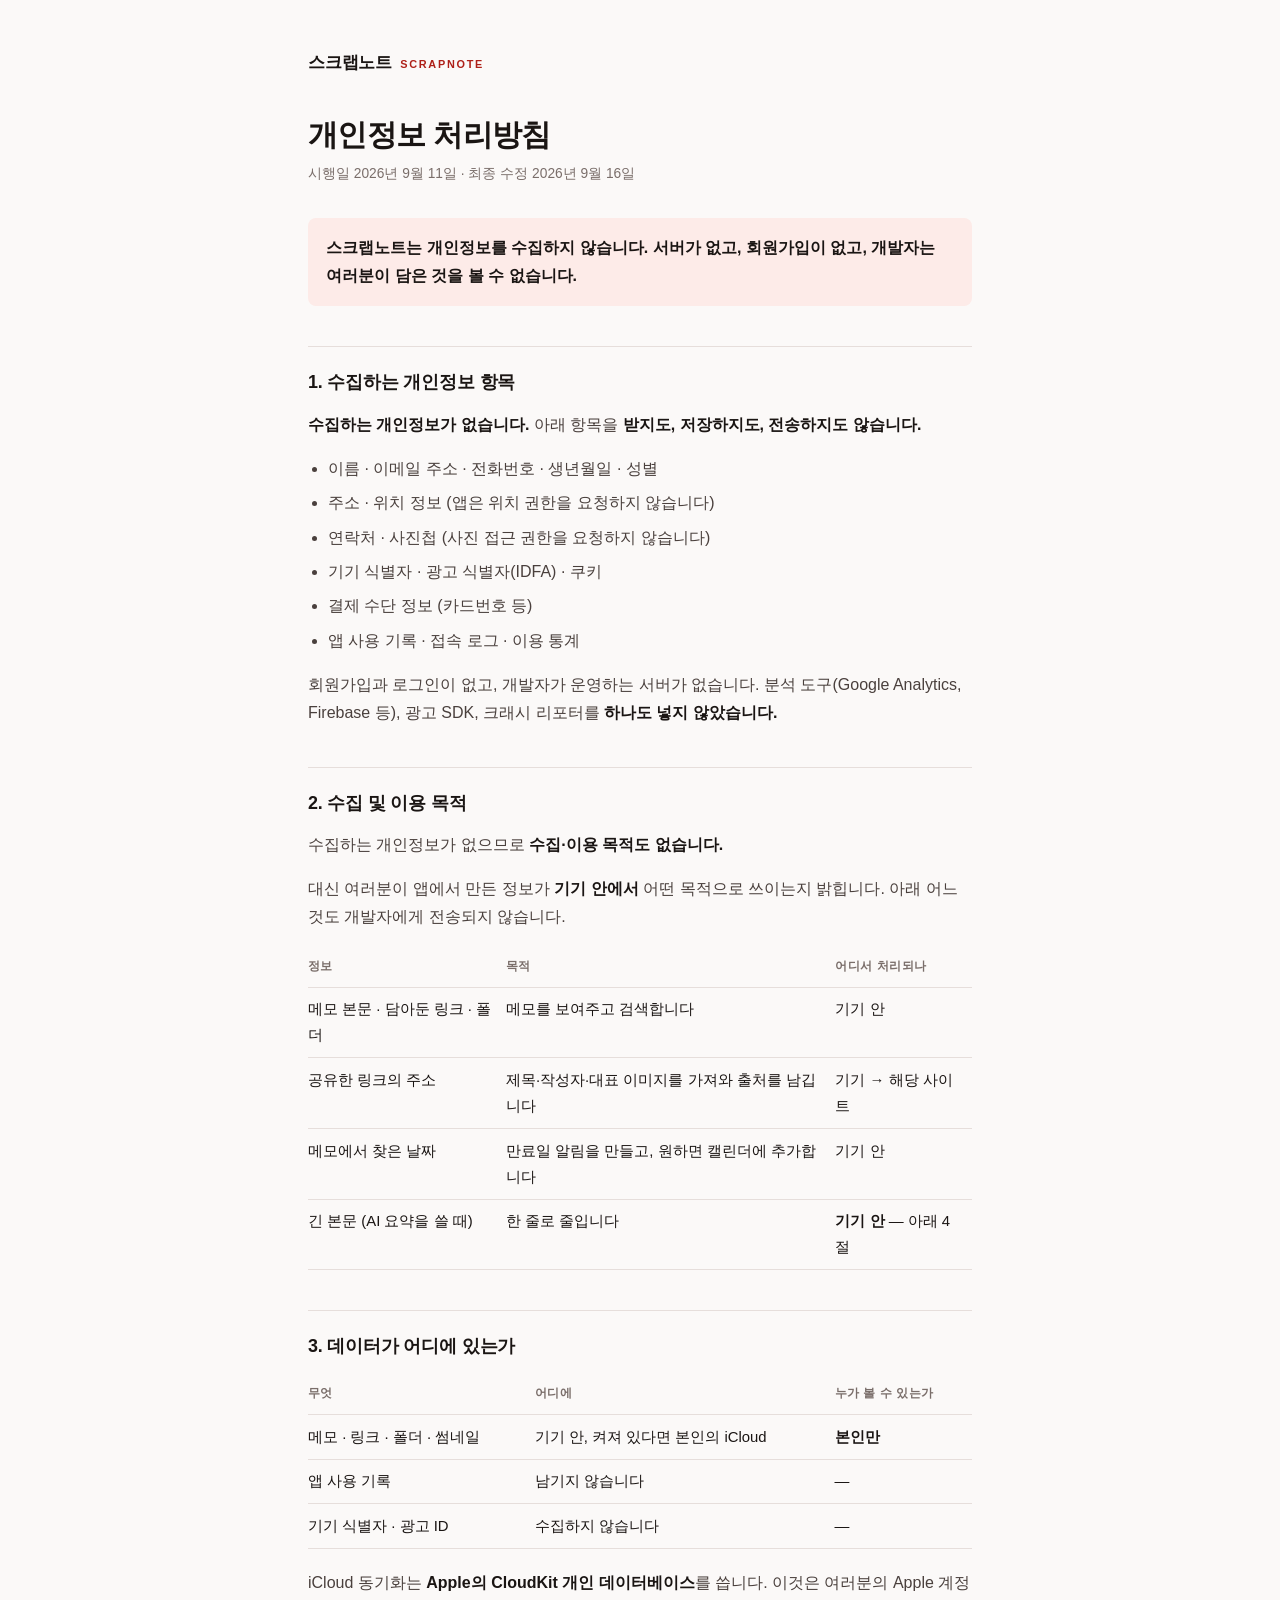
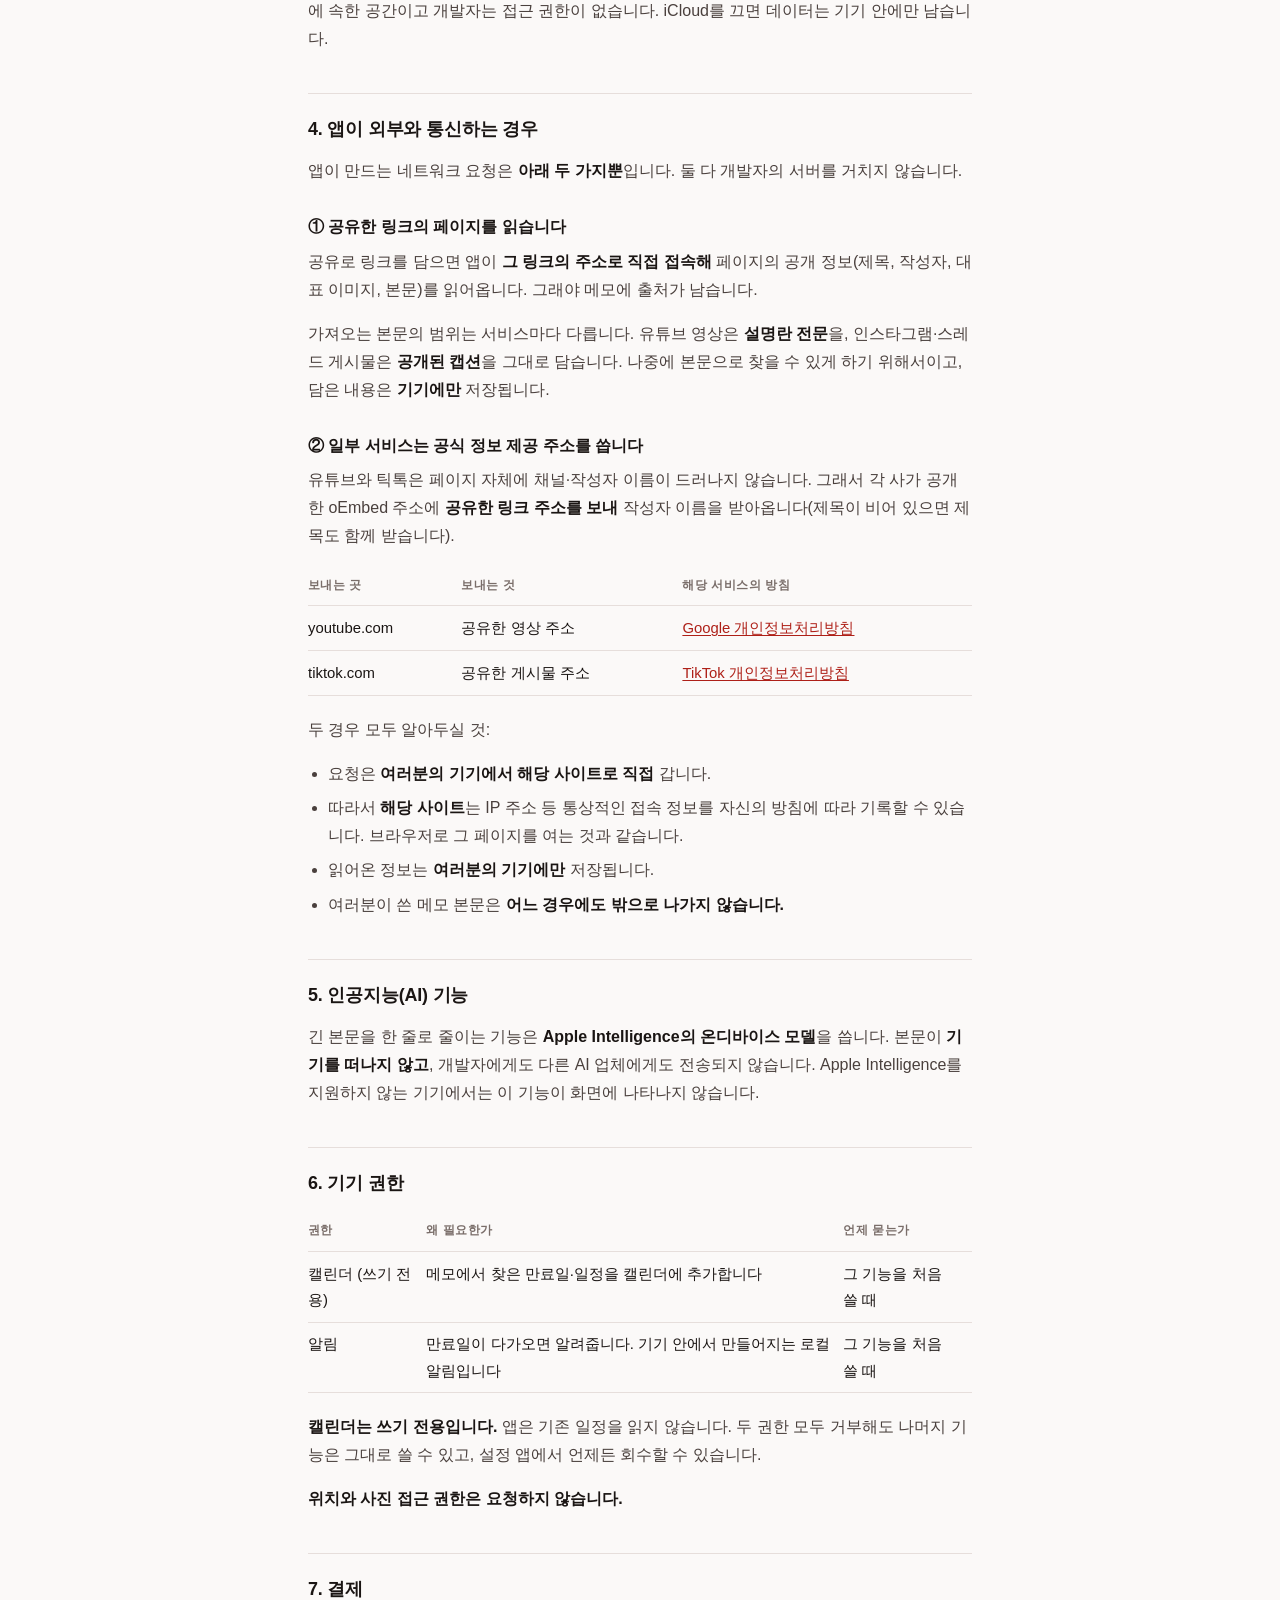
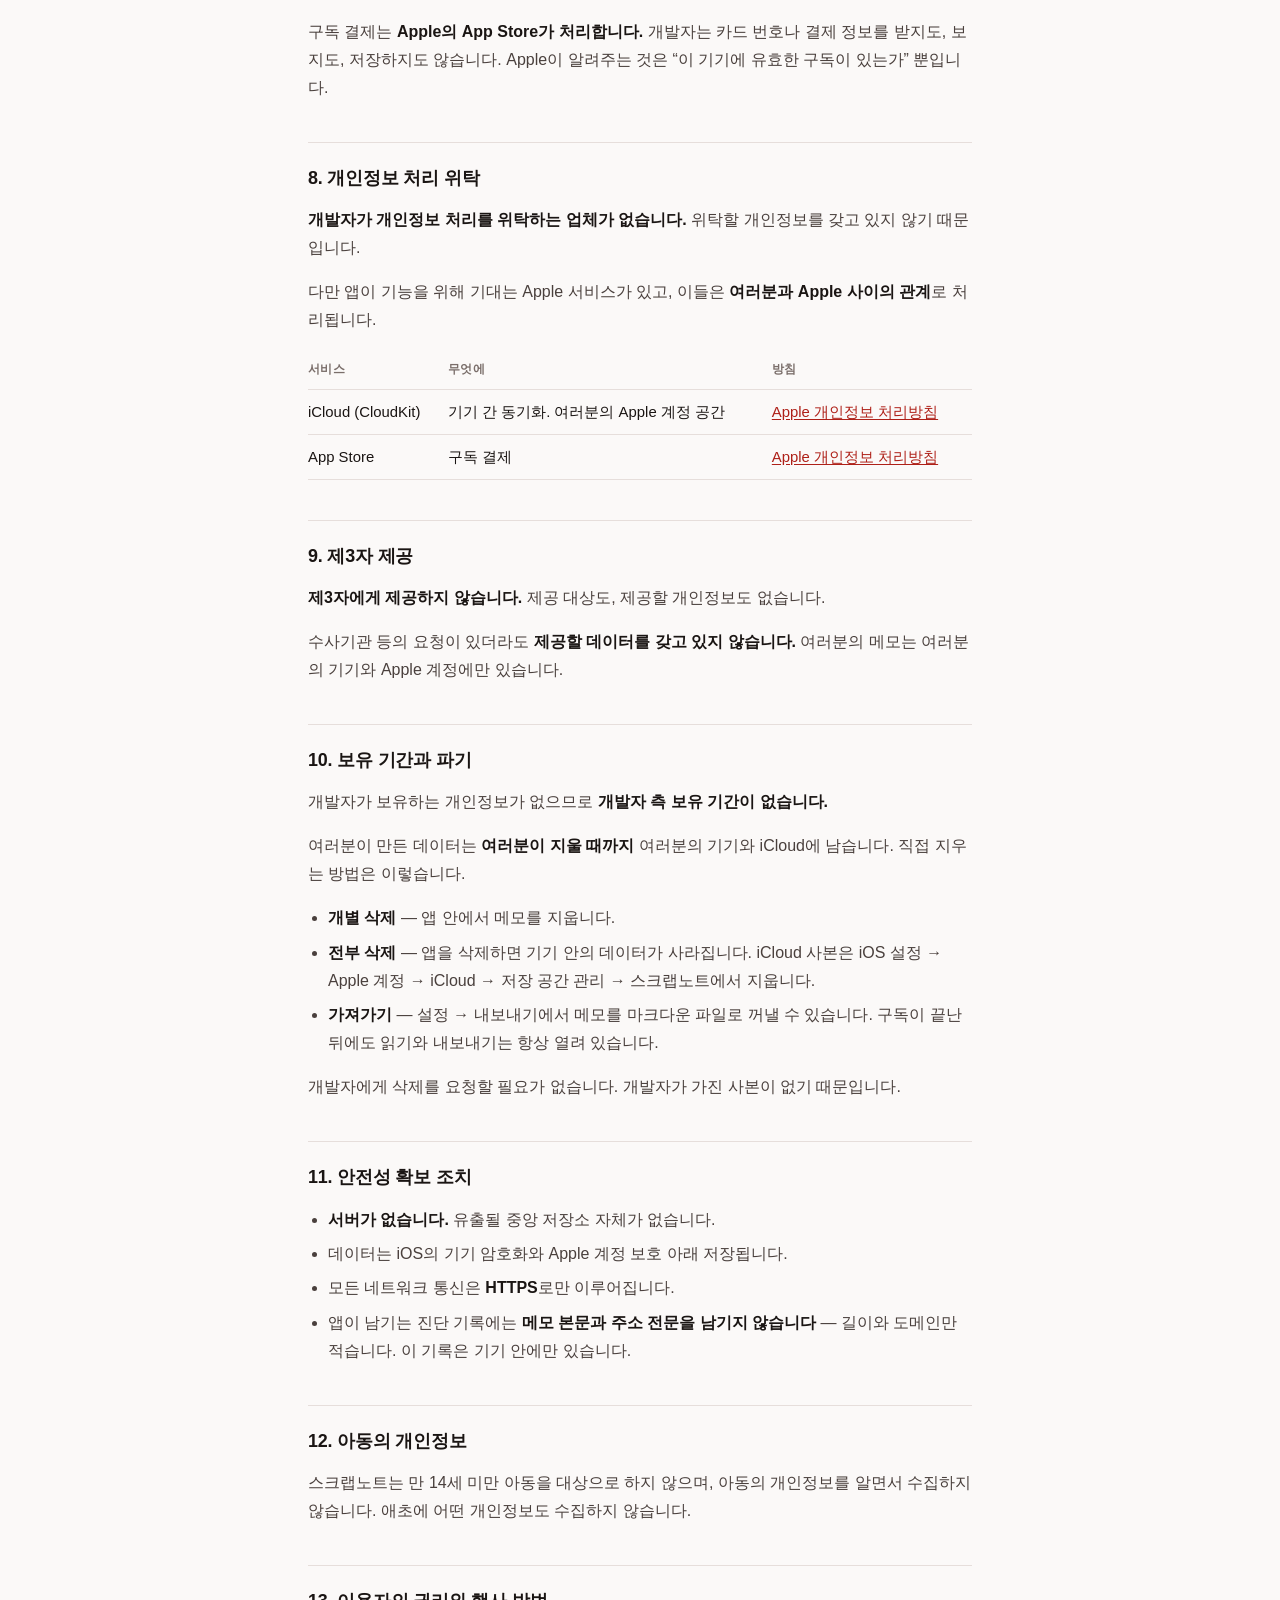
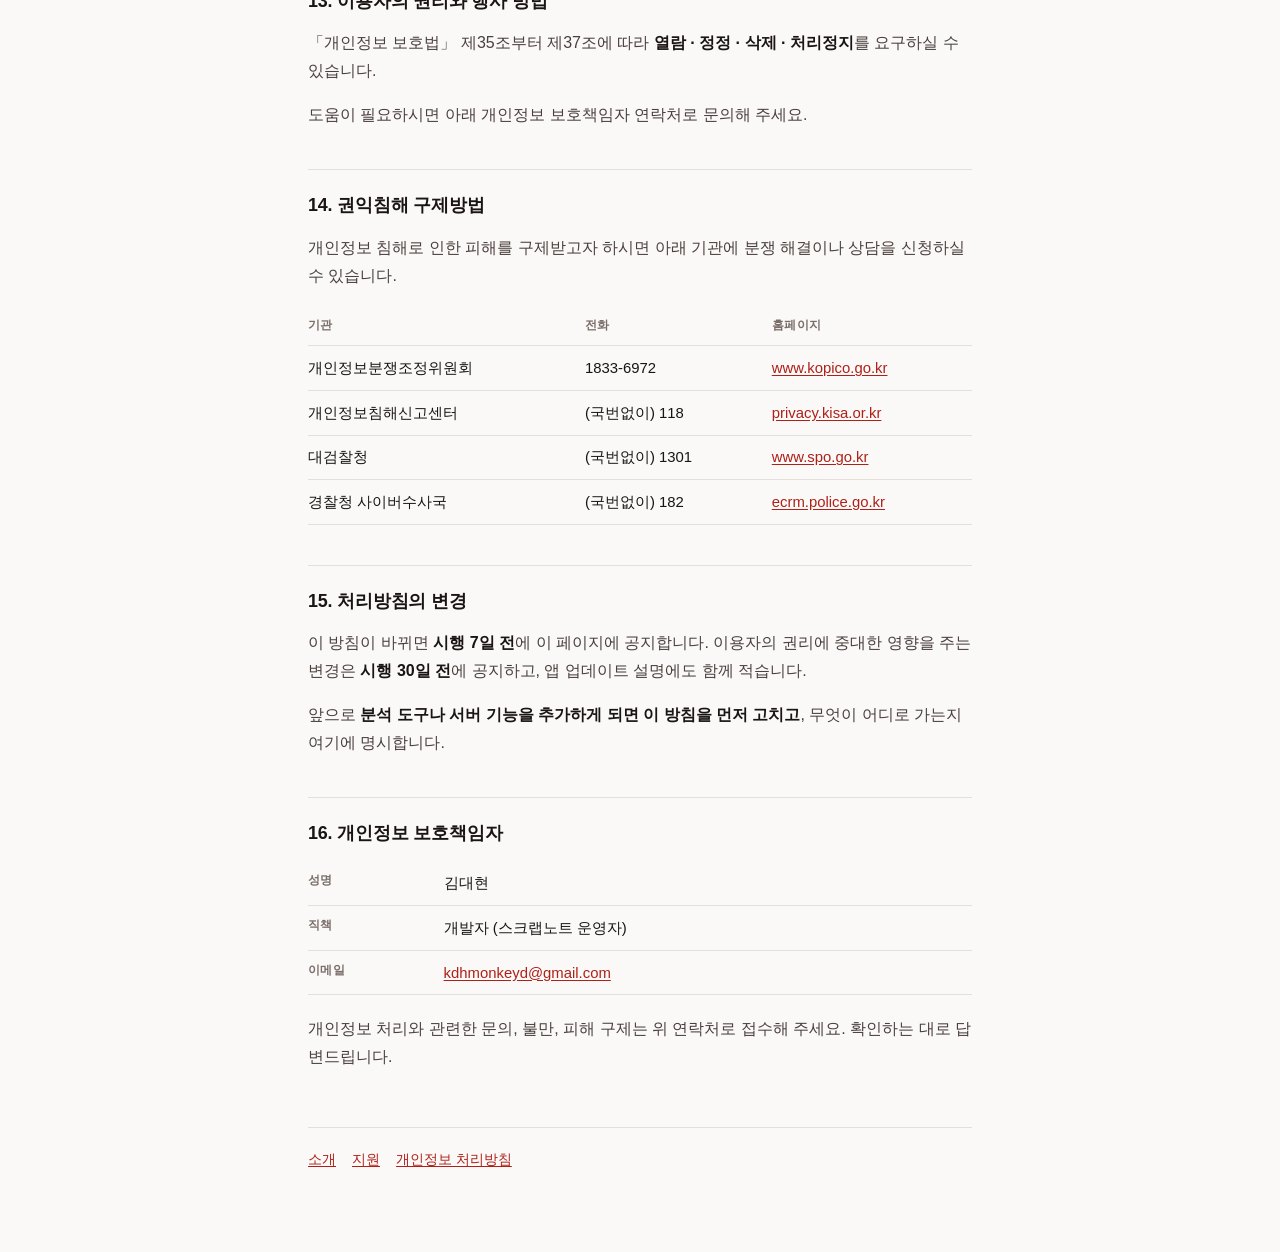
==== commit 93b73511: "docs: 처방침·지원 페이지의 사실관계를 실제 동작에 맞춘다 앱 저장소(toctoc-memo)의 site/ 가 원본이고 이 저장소는 사본이다. PR #47 반영.  - 처방침 4" ====
--- a/privacy.html
+++ b/privacy.html
@@ -14,7 +14,7 @@
 </header>
 
 <h1>개인정보 처리방침</h1>
-<p class="meta">시행일 2026년 9월 11일 · 최종 수정 2026년 9월 11일</p>
+<p class="meta">시행일 2026년 9월 11일 · 최종 수정 2026년 9월 16일</p>
 
 <p class="lede">스크랩노트는 개인정보를 수집하지 않습니다. 서버가 없고, 회원가입이 없고, 개발자는 여러분이 담은 것을 볼 수 없습니다.</p>
 <h2>1. 수집하는 개인정보 항목</h2>
@@ -57,10 +57,11 @@
 <p>앱이 만드는 네트워크 요청은 <strong>아래 두 가지뿐</strong>입니다. 둘 다 개발자의 서버를 거치지 않습니다.</p>
 
 <h3>① 공유한 링크의 페이지를 읽습니다</h3>
-<p>공유로 링크를 담으면 앱이 <strong>그 링크의 주소로 직접 접속해</strong> 페이지의 공개 정보(제목, 작성자, 대표 이미지, 본문 일부)를 읽어옵니다. 그래야 메모에 출처가 남습니다.</p>
+<p>공유로 링크를 담으면 앱이 <strong>그 링크의 주소로 직접 접속해</strong> 페이지의 공개 정보(제목, 작성자, 대표 이미지, 본문)를 읽어옵니다. 그래야 메모에 출처가 남습니다.</p>
+<p>가져오는 본문의 범위는 서비스마다 다릅니다. 유튜브 영상은 <strong>설명란 전문</strong>을, 인스타그램·스레드 게시물은 <strong>공개된 캡션</strong>을 그대로 담습니다. 나중에 본문으로 찾을 수 있게 하기 위해서이고, 담은 내용은 <strong>기기에만</strong> 저장됩니다.</p>
 
 <h3>② 일부 서비스는 공식 정보 제공 주소를 씁니다</h3>
-<p>유튜브와 틱톡 링크는 각 사가 공개한 oEmbed 주소에 <strong>공유한 링크 주소를 보내</strong> 제목과 썸네일을 받아옵니다.</p>
+<p>유튜브와 틱톡은 페이지 자체에 채널·작성자 이름이 드러나지 않습니다. 그래서 각 사가 공개한 oEmbed 주소에 <strong>공유한 링크 주소를 보내</strong> 작성자 이름을 받아옵니다(제목이 비어 있으면 제목도 함께 받습니다).</p>
 <div class="scroller"><table>
 <thead><tr><th>보내는 곳</th><th>보내는 것</th><th>해당 서비스의 방침</th></tr></thead>
 <tbody>
@@ -136,7 +137,7 @@
 
 <h2>14. 권익침해 구제방법</h2>
 <p>개인정보 침해로 인한 피해를 구제받고자 하시면 아래 기관에 분쟁 해결이나 상담을 신청하실 수 있습니다.</p>
-<div class="scroller"><table><thead><tr><th>기관</th><th>전화</th><th>홈페이지</th></tr></thead><tbody><tr><td>개인정보분쟁조정위원회</td><td>1833-6972</td><td><a href="https://www.kopico.go.kr">www.kopico.go.kr</a></td></tr><tr><td>개인정보침해신고센터</td><td>(국번없이) 118</td><td><a href="https://privacy.kisa.or.kr">privacy.kisa.or.kr</a></td></tr><tr><td>대검찰청 사이버수사과</td><td>(국번없이) 1301</td><td><a href="https://www.spo.go.kr">www.spo.go.kr</a></td></tr><tr><td>경찰청 사이버수사국</td><td>(국번없이) 182</td><td><a href="https://ecrm.police.go.kr">ecrm.police.go.kr</a></td></tr></tbody></table></div>
+<div class="scroller"><table><thead><tr><th>기관</th><th>전화</th><th>홈페이지</th></tr></thead><tbody><tr><td>개인정보분쟁조정위원회</td><td>1833-6972</td><td><a href="https://www.kopico.go.kr">www.kopico.go.kr</a></td></tr><tr><td>개인정보침해신고센터</td><td>(국번없이) 118</td><td><a href="https://privacy.kisa.or.kr">privacy.kisa.or.kr</a></td></tr><tr><td>대검찰청</td><td>(국번없이) 1301</td><td><a href="https://www.spo.go.kr">www.spo.go.kr</a></td></tr><tr><td>경찰청 사이버수사국</td><td>(국번없이) 182</td><td><a href="https://ecrm.police.go.kr">ecrm.police.go.kr</a></td></tr></tbody></table></div>
 
 <h2>15. 처리방침의 변경</h2>
 <p>이 방침이 바뀌면 <strong>시행 7일 전</strong>에 이 페이지에 공지합니다. 이용자의 권리에 중대한 영향을 주는 변경은 <strong>시행 30일 전</strong>에 공지하고, 앱 업데이트 설명에도 함께 적습니다.</p>
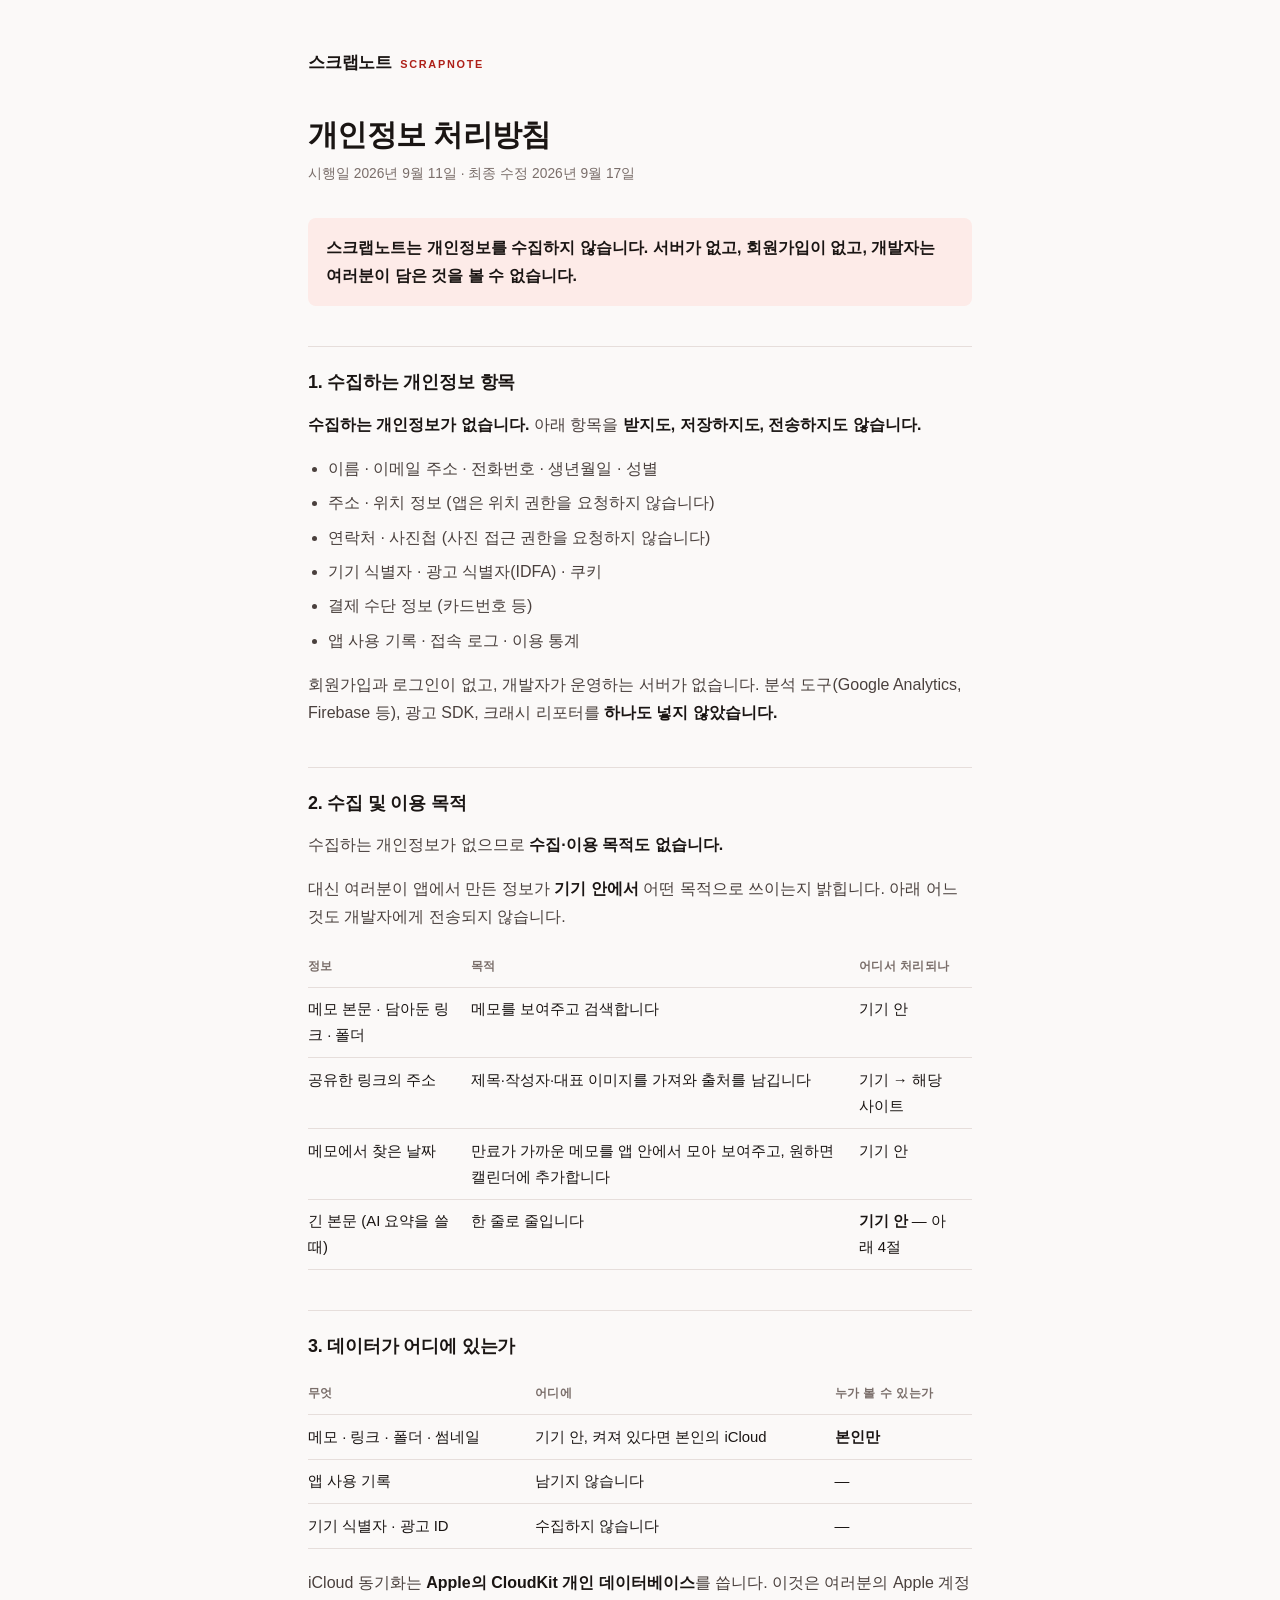
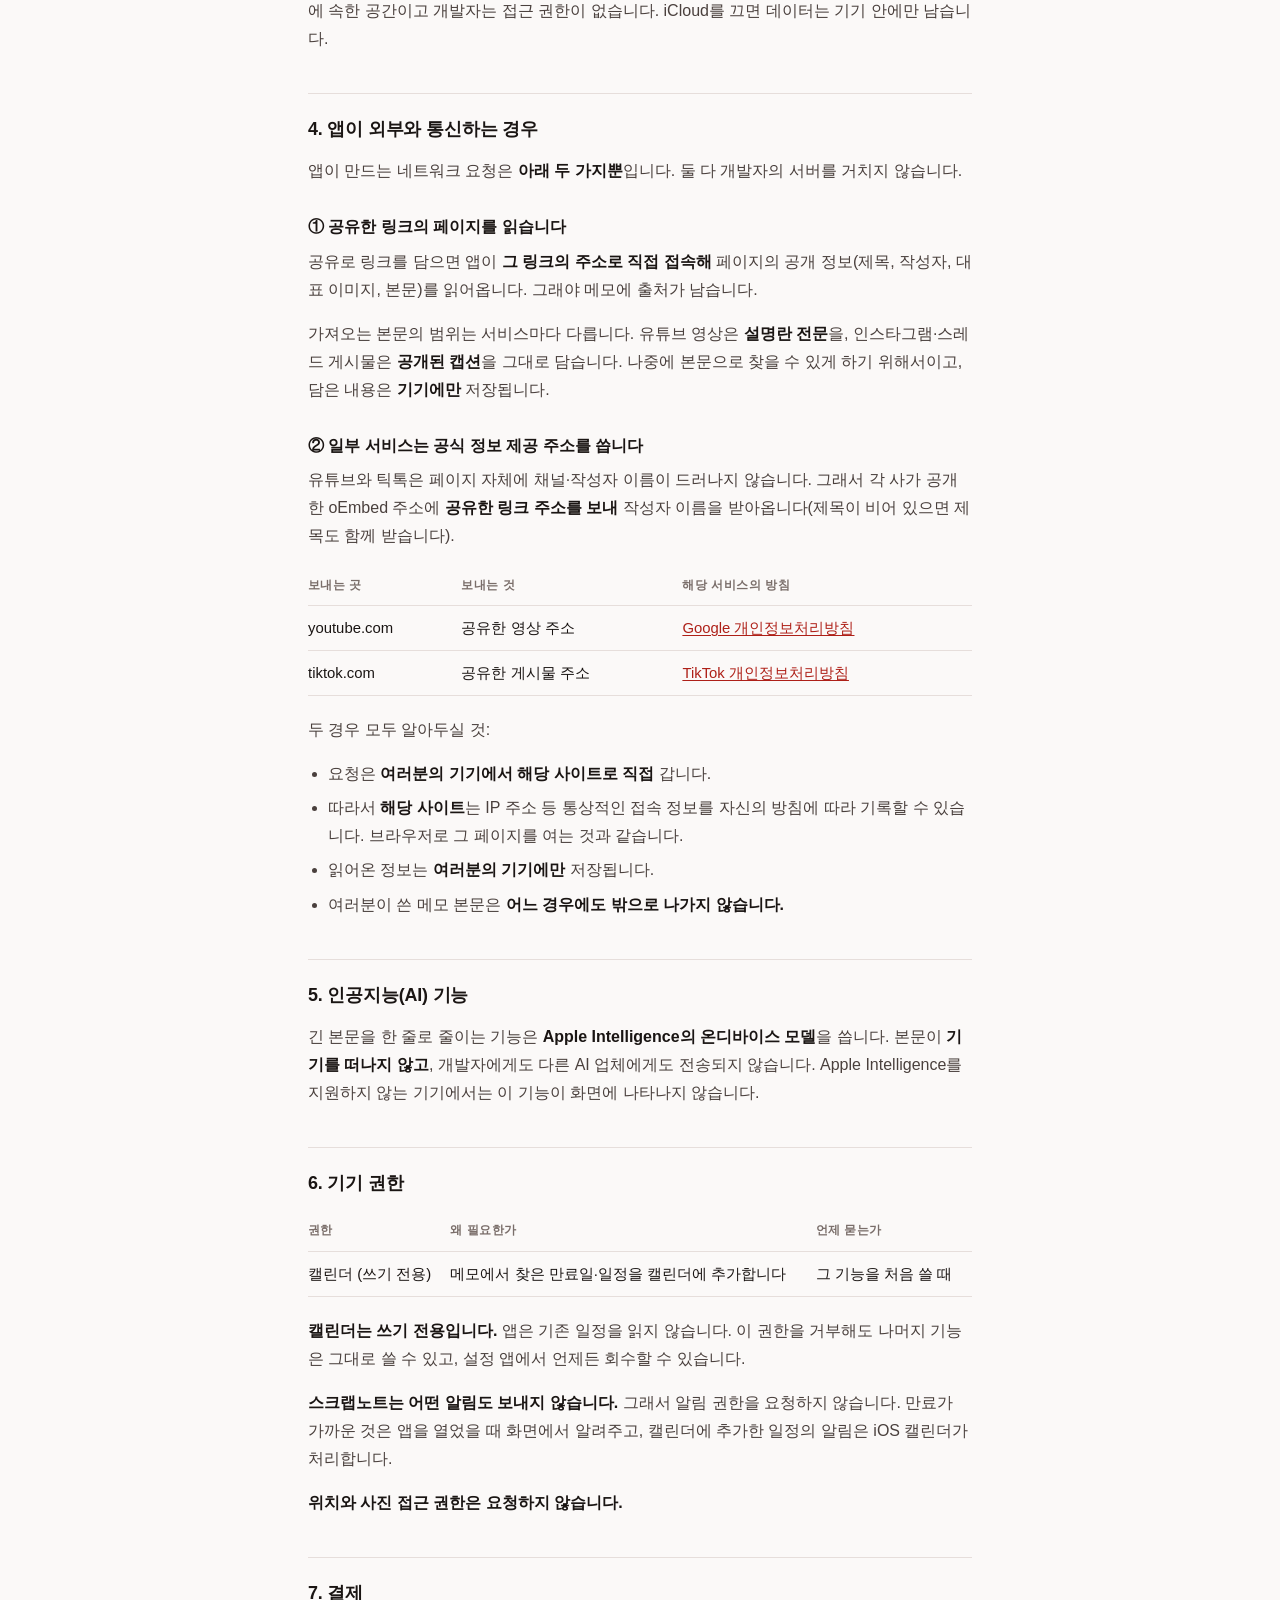
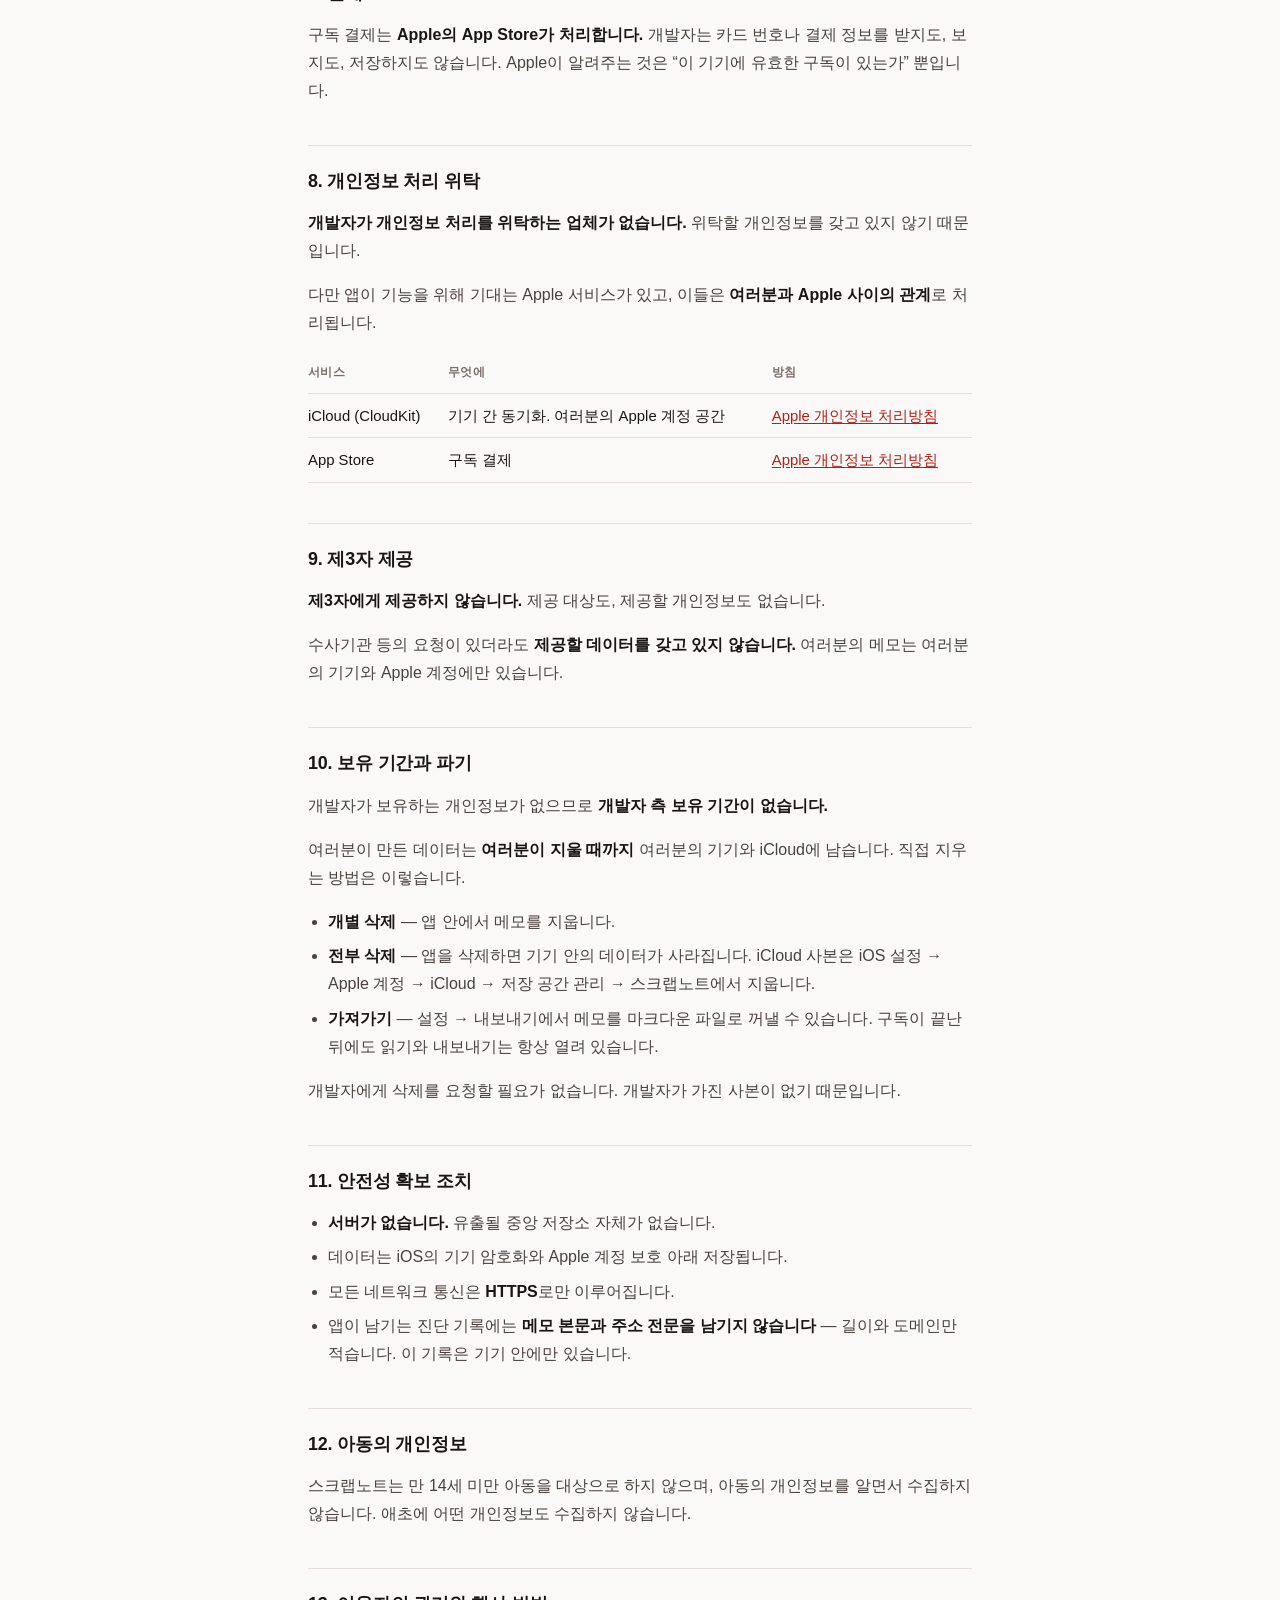
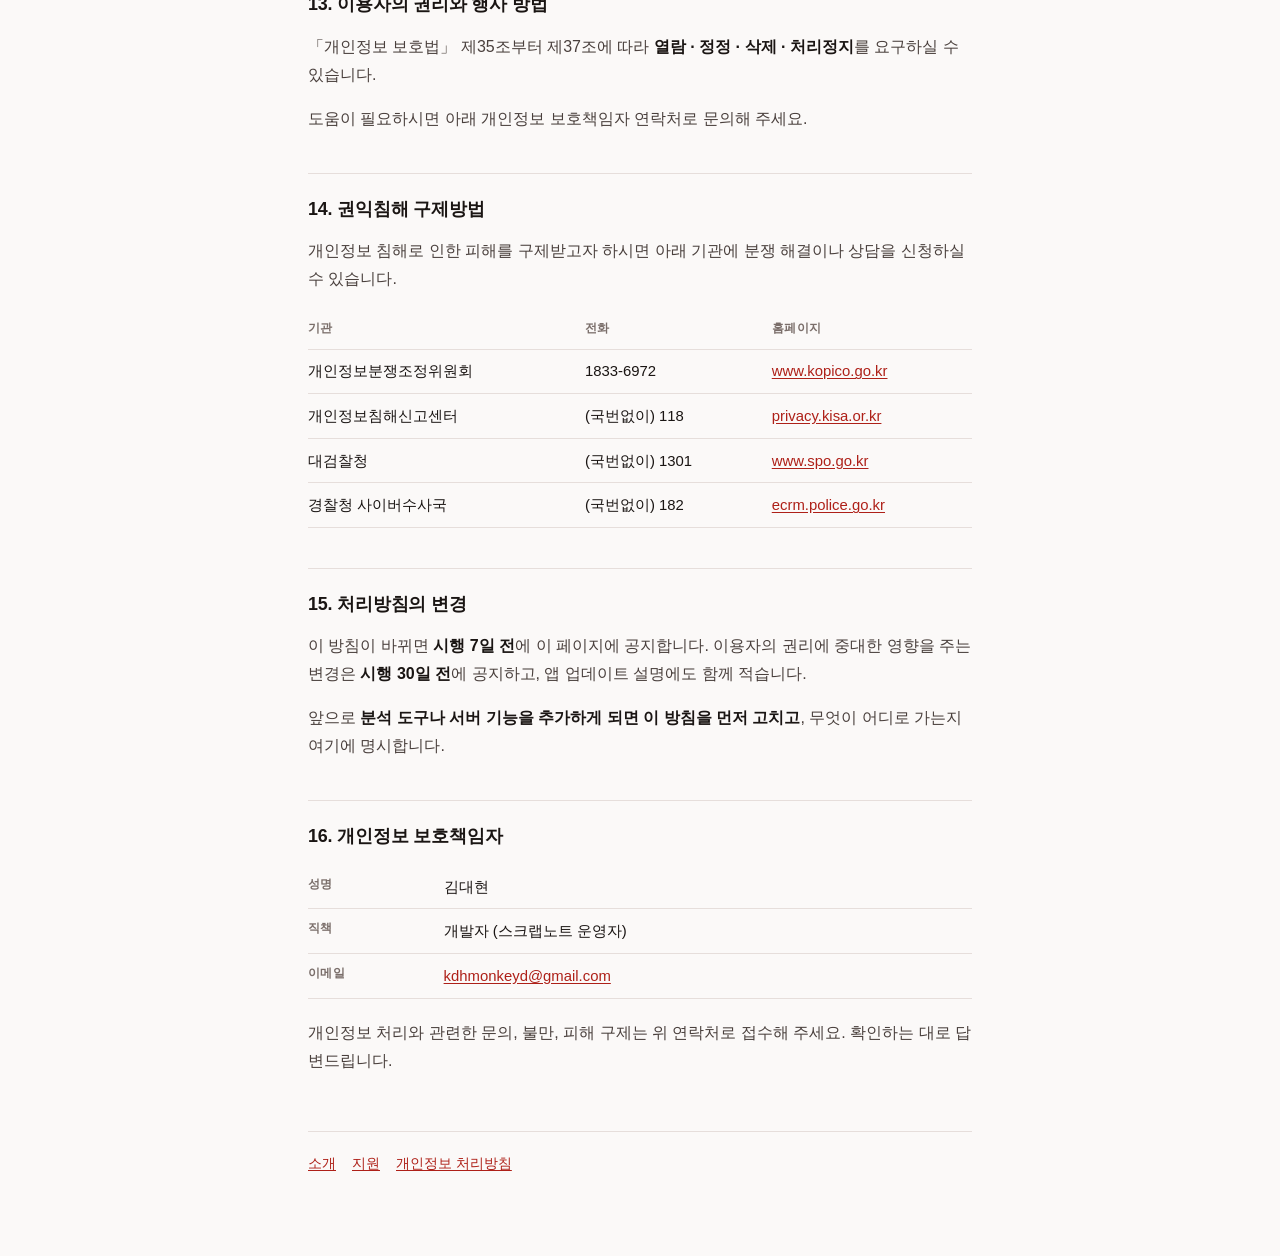
==== commit 2eebad15: "docs: 요청하지 않는 알림 권한 고지를 처방침에서 걷어낸다 앱이 어떤 알림도 보내지 않기로 정했다(2026-09-17). 만료 알림 코드는 있었으나 어디서도 호출되지 않아 v1" ====
--- a/privacy.html
+++ b/privacy.html
@@ -14,7 +14,7 @@
 </header>
 
 <h1>개인정보 처리방침</h1>
-<p class="meta">시행일 2026년 9월 11일 · 최종 수정 2026년 9월 16일</p>
+<p class="meta">시행일 2026년 9월 11일 · 최종 수정 2026년 9월 17일</p>
 
 <p class="lede">스크랩노트는 개인정보를 수집하지 않습니다. 서버가 없고, 회원가입이 없고, 개발자는 여러분이 담은 것을 볼 수 없습니다.</p>
 <h2>1. 수집하는 개인정보 항목</h2>
@@ -37,7 +37,7 @@
 <tbody>
 <tr><td>메모 본문 · 담아둔 링크 · 폴더</td><td>메모를 보여주고 검색합니다</td><td>기기 안</td></tr>
 <tr><td>공유한 링크의 주소</td><td>제목·작성자·대표 이미지를 가져와 출처를 남깁니다</td><td>기기 → 해당 사이트</td></tr>
-<tr><td>메모에서 찾은 날짜</td><td>만료일 알림을 만들고, 원하면 캘린더에 추가합니다</td><td>기기 안</td></tr>
+<tr><td>메모에서 찾은 날짜</td><td>만료가 가까운 메모를 앱 안에서 모아 보여주고, 원하면 캘린더에 추가합니다</td><td>기기 안</td></tr>
 <tr><td>긴 본문 (AI 요약을 쓸 때)</td><td>한 줄로 줄입니다</td><td><strong>기기 안</strong> — 아래 4절</td></tr>
 </tbody>
 </table></div>
@@ -86,10 +86,10 @@
 <thead><tr><th>권한</th><th>왜 필요한가</th><th>언제 묻는가</th></tr></thead>
 <tbody>
 <tr><td>캘린더 (쓰기 전용)</td><td>메모에서 찾은 만료일·일정을 캘린더에 추가합니다</td><td>그 기능을 처음 쓸 때</td></tr>
-<tr><td>알림</td><td>만료일이 다가오면 알려줍니다. 기기 안에서 만들어지는 로컬 알림입니다</td><td>그 기능을 처음 쓸 때</td></tr>
 </tbody>
 </table></div>
-<p><strong>캘린더는 쓰기 전용입니다.</strong> 앱은 기존 일정을 읽지 않습니다. 두 권한 모두 거부해도 나머지 기능은 그대로 쓸 수 있고, 설정 앱에서 언제든 회수할 수 있습니다.</p>
+<p><strong>캘린더는 쓰기 전용입니다.</strong> 앱은 기존 일정을 읽지 않습니다. 이 권한을 거부해도 나머지 기능은 그대로 쓸 수 있고, 설정 앱에서 언제든 회수할 수 있습니다.</p>
+<p><strong>스크랩노트는 어떤 알림도 보내지 않습니다.</strong> 그래서 알림 권한을 요청하지 않습니다. 만료가 가까운 것은 앱을 열었을 때 화면에서 알려주고, 캘린더에 추가한 일정의 알림은 iOS 캘린더가 처리합니다.</p>
 <p><strong>위치와 사진 접근 권한은 요청하지 않습니다.</strong></p>
 
 <h2>7. 결제</h2>
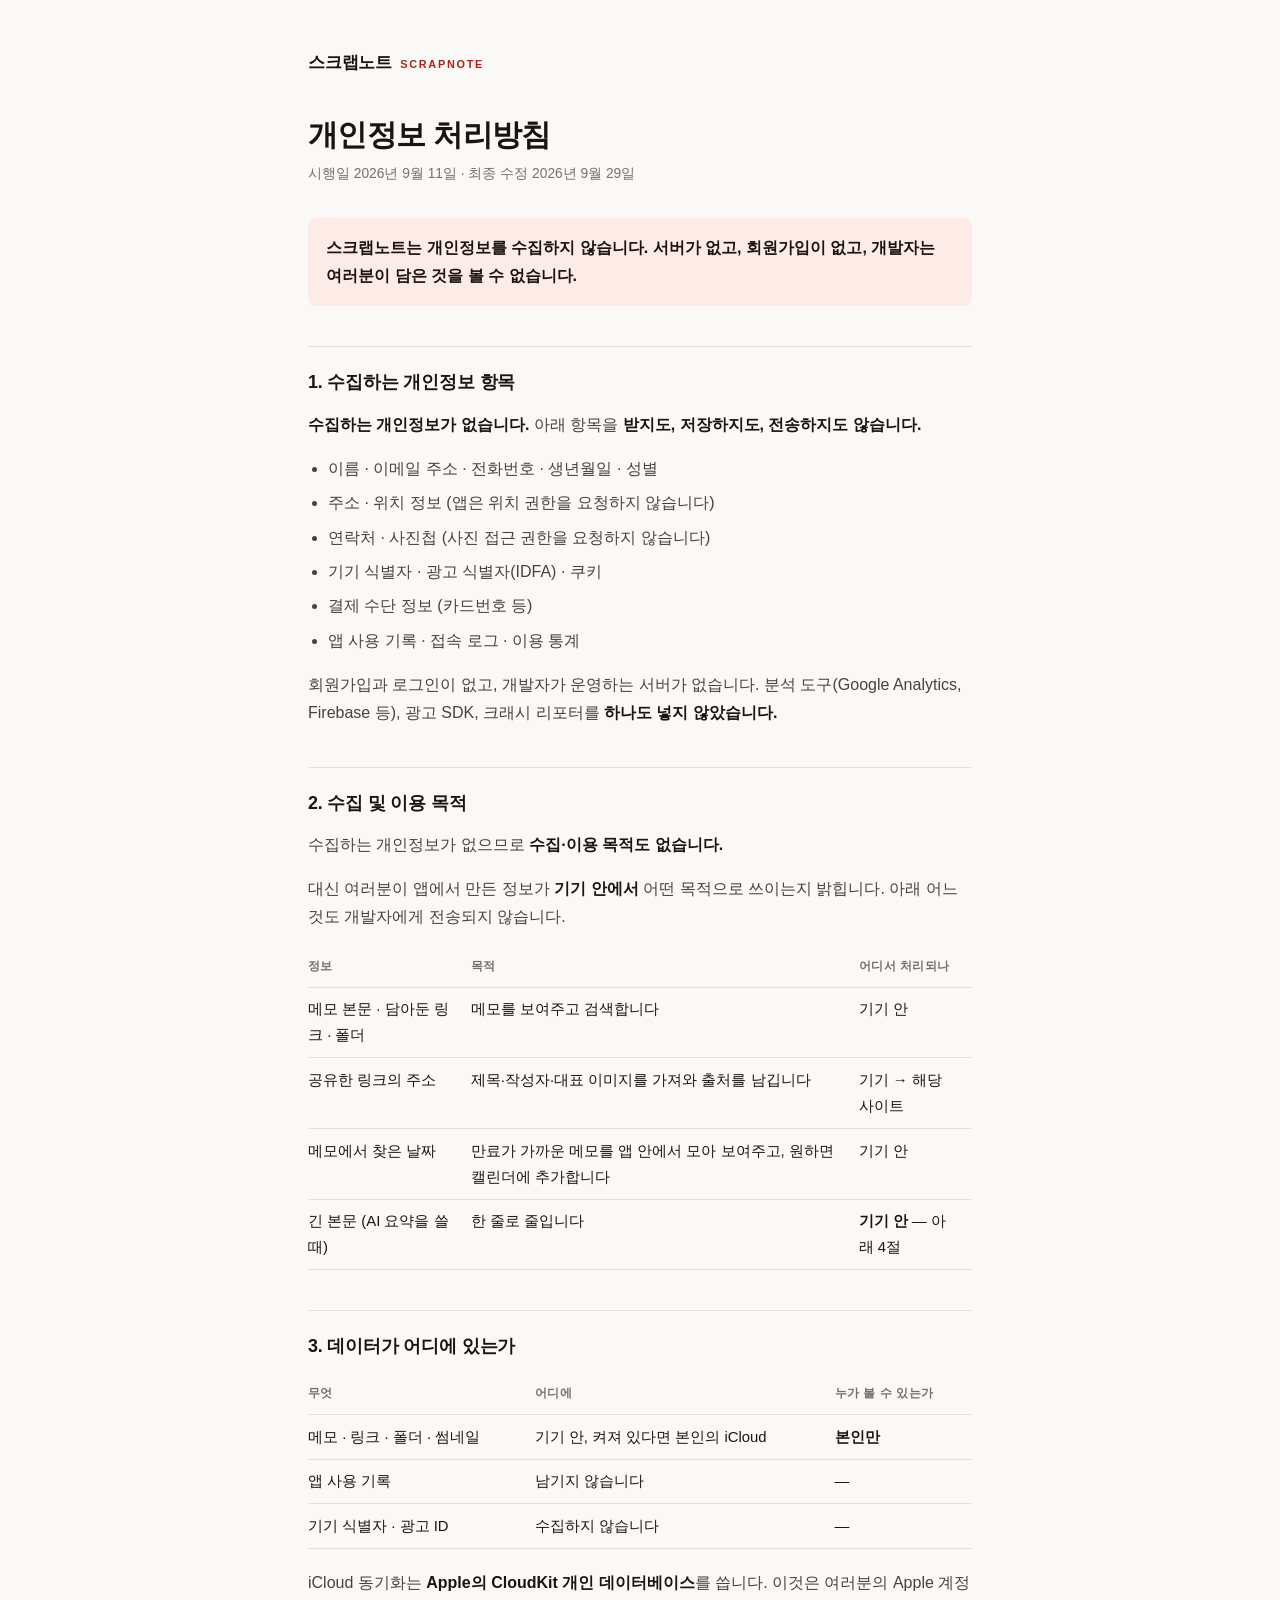
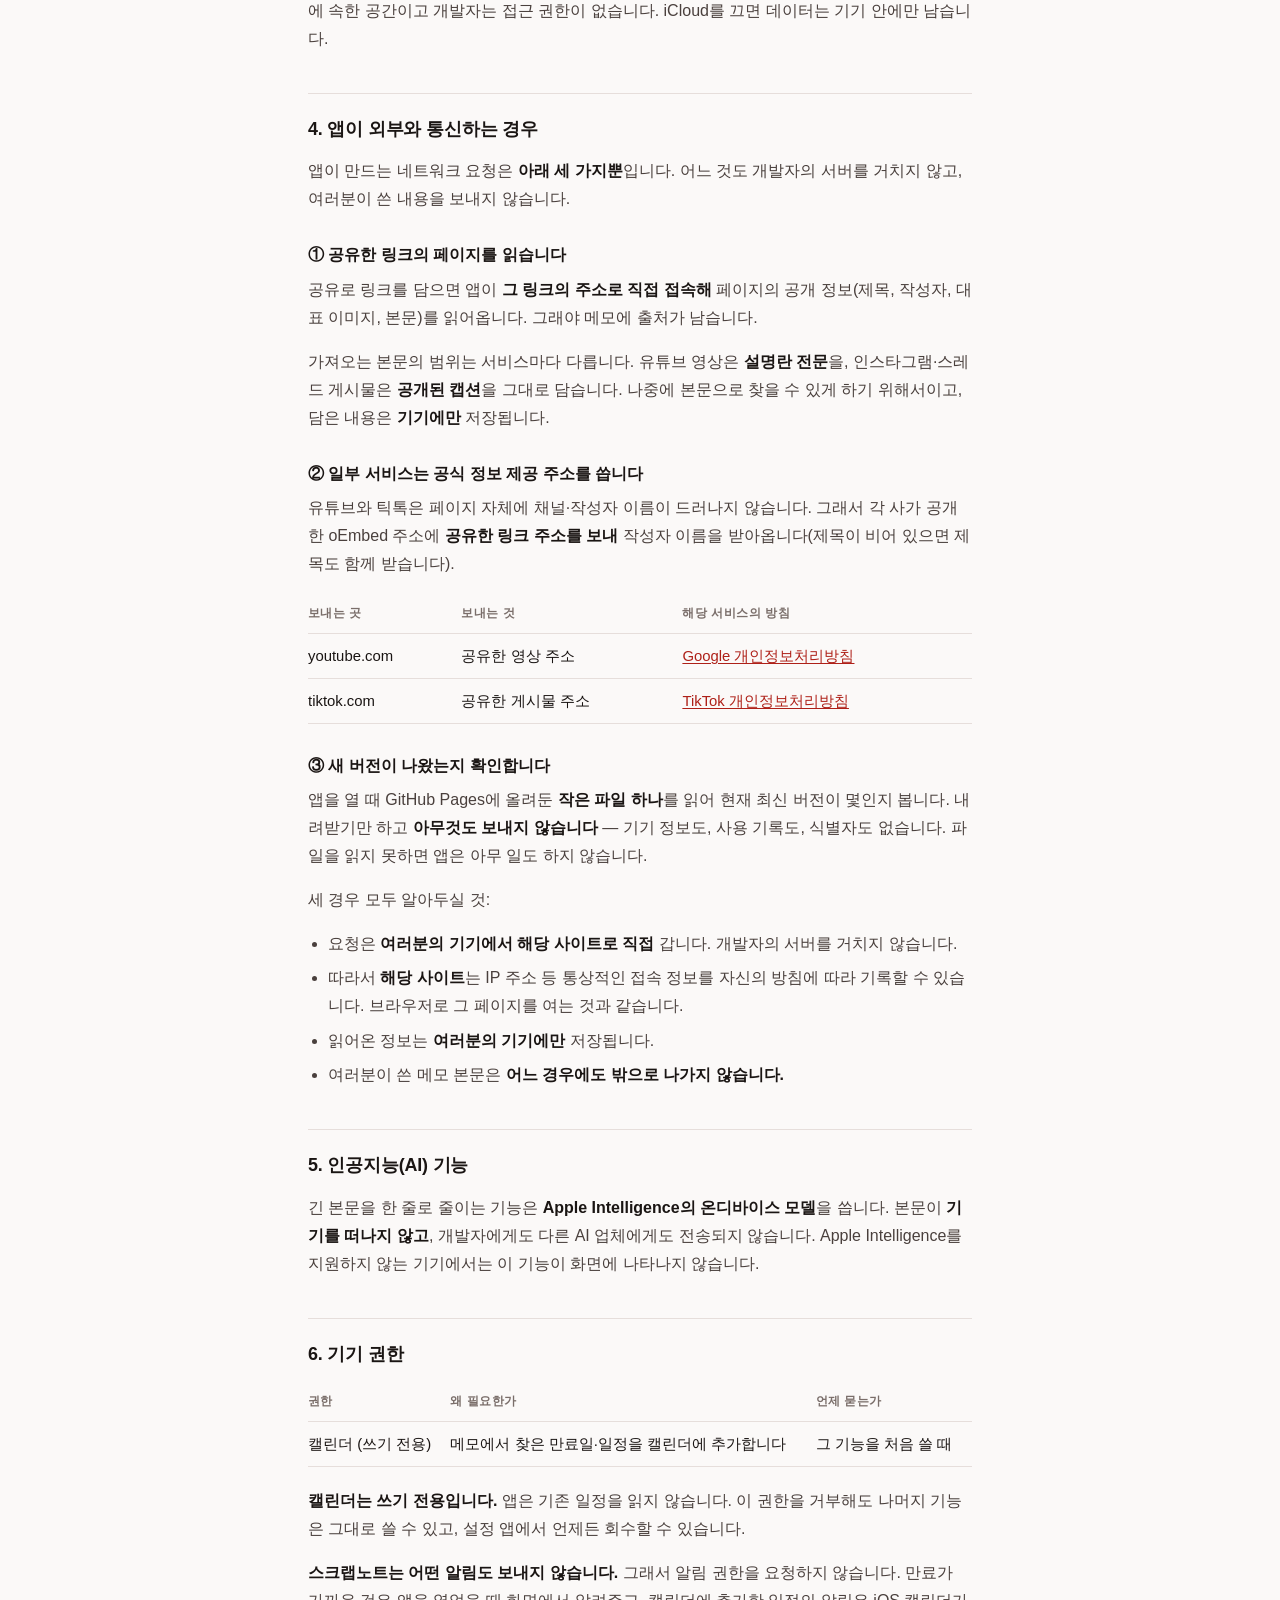
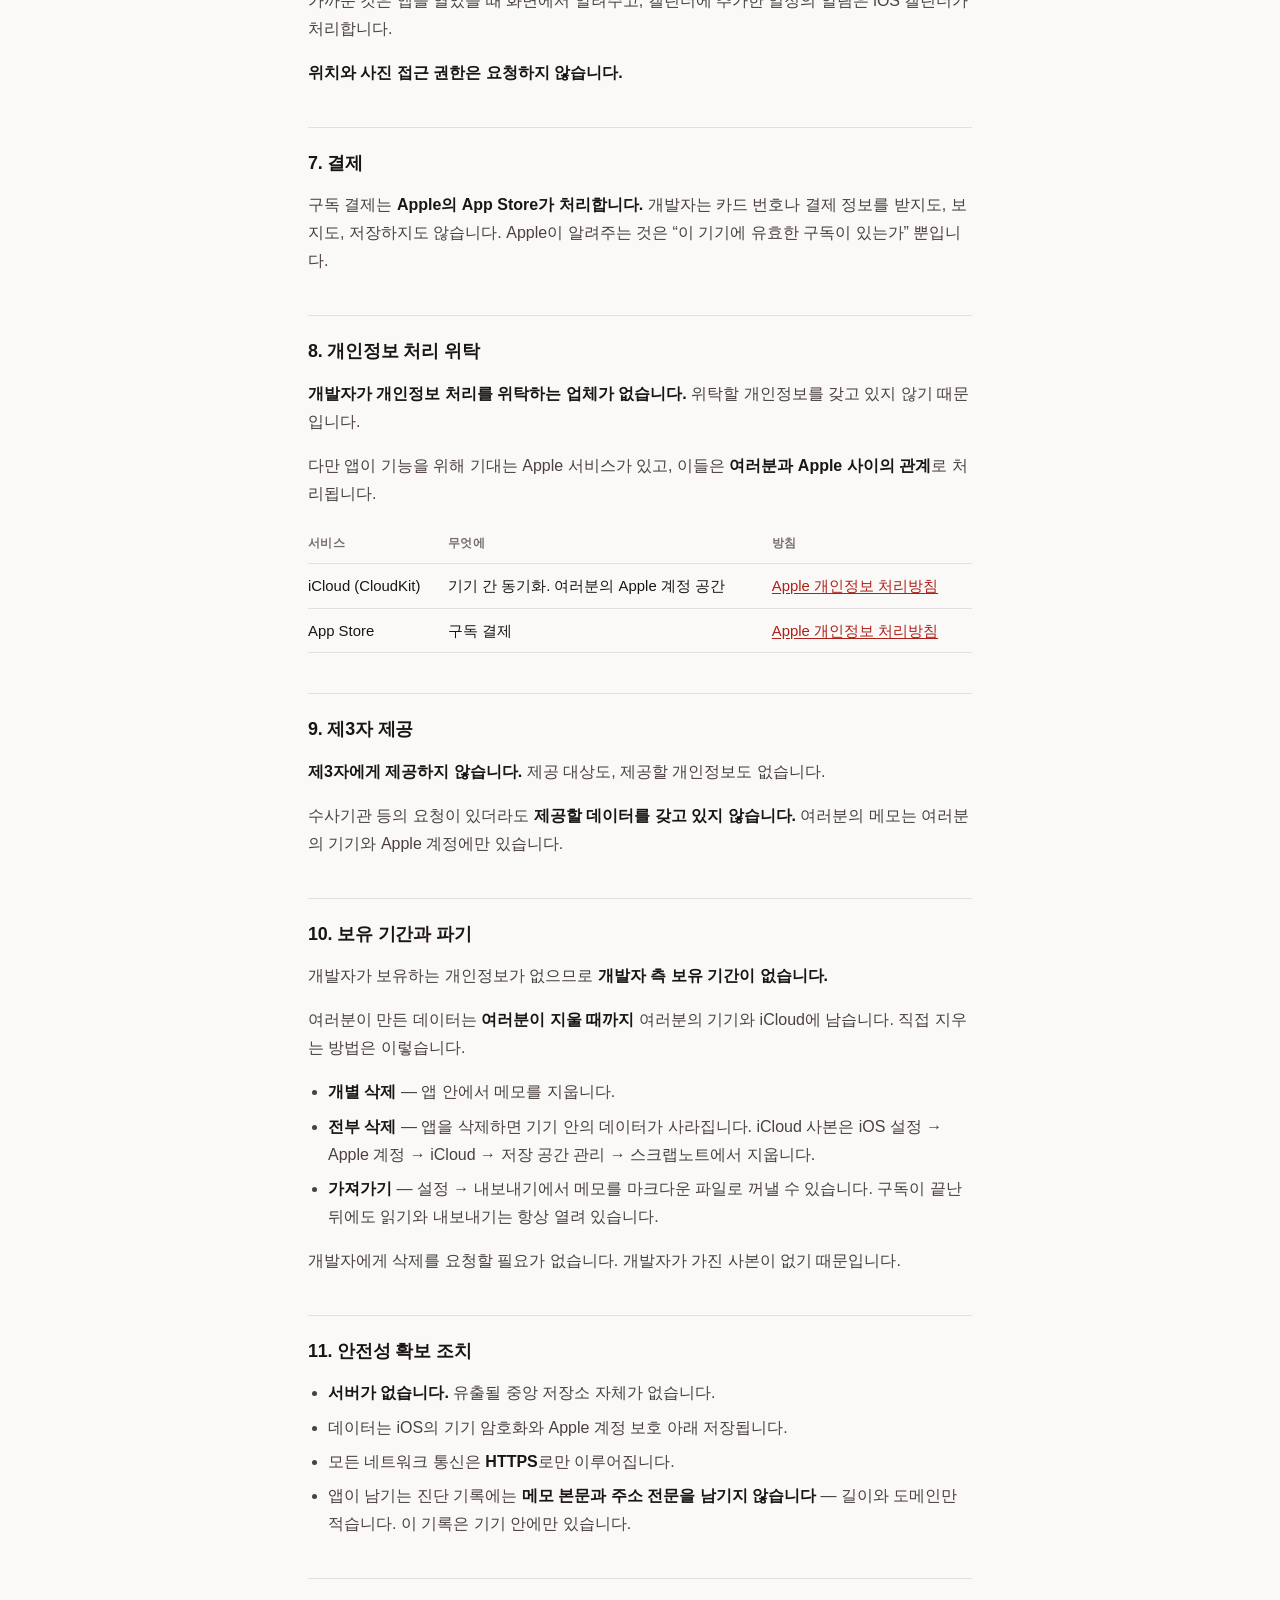
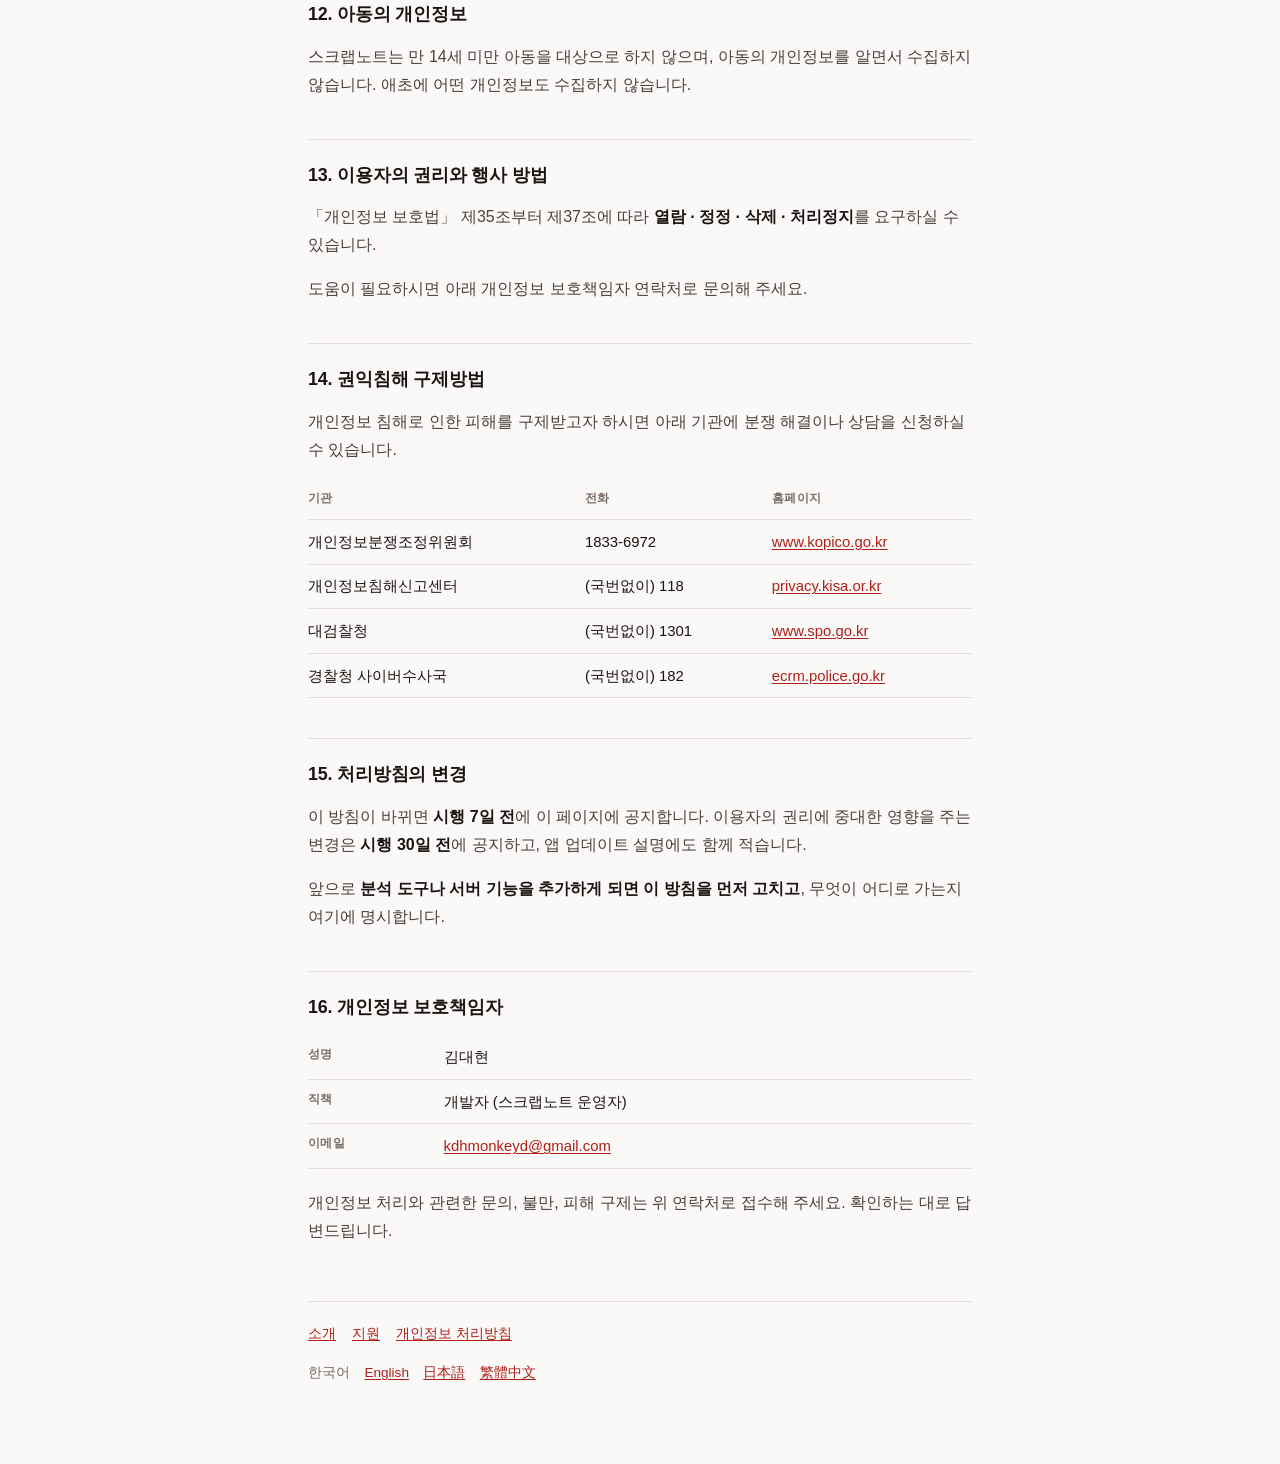
==== commit 2e19e65d: "feat: 개인정보·지원 페이지를 네 언어로 1.0.2 가 영어·일본어·중국어(번체)로 나가는데 법적 고지 페이지가 한국어 하나뿐이었다. 읽을 수 없는 문서는 고지가 아니다.  -" ====
--- a/privacy.html
+++ b/privacy.html
@@ -14,7 +14,7 @@
 </header>
 
 <h1>개인정보 처리방침</h1>
-<p class="meta">시행일 2026년 9월 11일 · 최종 수정 2026년 9월 17일</p>
+<p class="meta">시행일 2026년 9월 11일 · 최종 수정 2026년 9월 29일</p>
 
 <p class="lede">스크랩노트는 개인정보를 수집하지 않습니다. 서버가 없고, 회원가입이 없고, 개발자는 여러분이 담은 것을 볼 수 없습니다.</p>
 <h2>1. 수집하는 개인정보 항목</h2>
@@ -54,7 +54,7 @@
 <p>iCloud 동기화는 <strong>Apple의 CloudKit 개인 데이터베이스</strong>를 씁니다. 이것은 여러분의 Apple 계정에 속한 공간이고 개발자는 접근 권한이 없습니다. iCloud를 끄면 데이터는 기기 안에만 남습니다.</p>
 
 <h2>4. 앱이 외부와 통신하는 경우</h2>
-<p>앱이 만드는 네트워크 요청은 <strong>아래 두 가지뿐</strong>입니다. 둘 다 개발자의 서버를 거치지 않습니다.</p>
+<p>앱이 만드는 네트워크 요청은 <strong>아래 세 가지뿐</strong>입니다. 어느 것도 개발자의 서버를 거치지 않고, 여러분이 쓴 내용을 보내지 않습니다.</p>
 
 <h3>① 공유한 링크의 페이지를 읽습니다</h3>
 <p>공유로 링크를 담으면 앱이 <strong>그 링크의 주소로 직접 접속해</strong> 페이지의 공개 정보(제목, 작성자, 대표 이미지, 본문)를 읽어옵니다. 그래야 메모에 출처가 남습니다.</p>
@@ -70,9 +70,12 @@
 </tbody>
 </table></div>
 
-<p>두 경우 모두 알아두실 것:</p>
+<h3>③ 새 버전이 나왔는지 확인합니다</h3>
+<p>앱을 열 때 GitHub Pages에 올려둔 <strong>작은 파일 하나</strong>를 읽어 현재 최신 버전이 몇인지 봅니다. 내려받기만 하고 <strong>아무것도 보내지 않습니다</strong> — 기기 정보도, 사용 기록도, 식별자도 없습니다. 파일을 읽지 못하면 앱은 아무 일도 하지 않습니다.</p>
+
+<p>세 경우 모두 알아두실 것:</p>
 <ul>
-  <li>요청은 <strong>여러분의 기기에서 해당 사이트로 직접</strong> 갑니다.</li>
+  <li>요청은 <strong>여러분의 기기에서 해당 사이트로 직접</strong> 갑니다. 개발자의 서버를 거치지 않습니다.</li>
   <li>따라서 <strong>해당 사이트</strong>는 IP 주소 등 통상적인 접속 정보를 자신의 방침에 따라 기록할 수 있습니다. 브라우저로 그 페이지를 여는 것과 같습니다.</li>
   <li>읽어온 정보는 <strong>여러분의 기기에만</strong> 저장됩니다.</li>
   <li>여러분이 쓴 메모 본문은 <strong>어느 경우에도 밖으로 나가지 않습니다.</strong></li>
@@ -149,6 +152,8 @@
 <footer>
   <a href="./">소개</a><a href="support.html">지원</a><a href="privacy.html">개인정보 처리방침</a>
 </footer>
+<nav class="langs"><span>한국어</span><a href="privacy.en.html" hreflang="en">English</a><a href="privacy.ja.html" hreflang="ja">日本語</a><a href="privacy.zh-Hant.html" hreflang="zh-Hant">繁體中文</a></nav>
+
 </div>
 </body>
 </html>
--- a/_style.css
+++ b/_style.css
@@ -61,3 +61,7 @@
   font-size: .86rem; color: var(--ink3);
 }
 footer a { margin-right: 1rem; }
+
+nav.langs { margin-top: .9rem; font-size: .85rem; }
+nav.langs a { margin-right: .9rem; }
+nav.langs span { margin-right: .9rem; color: var(--ink3, #888); }
